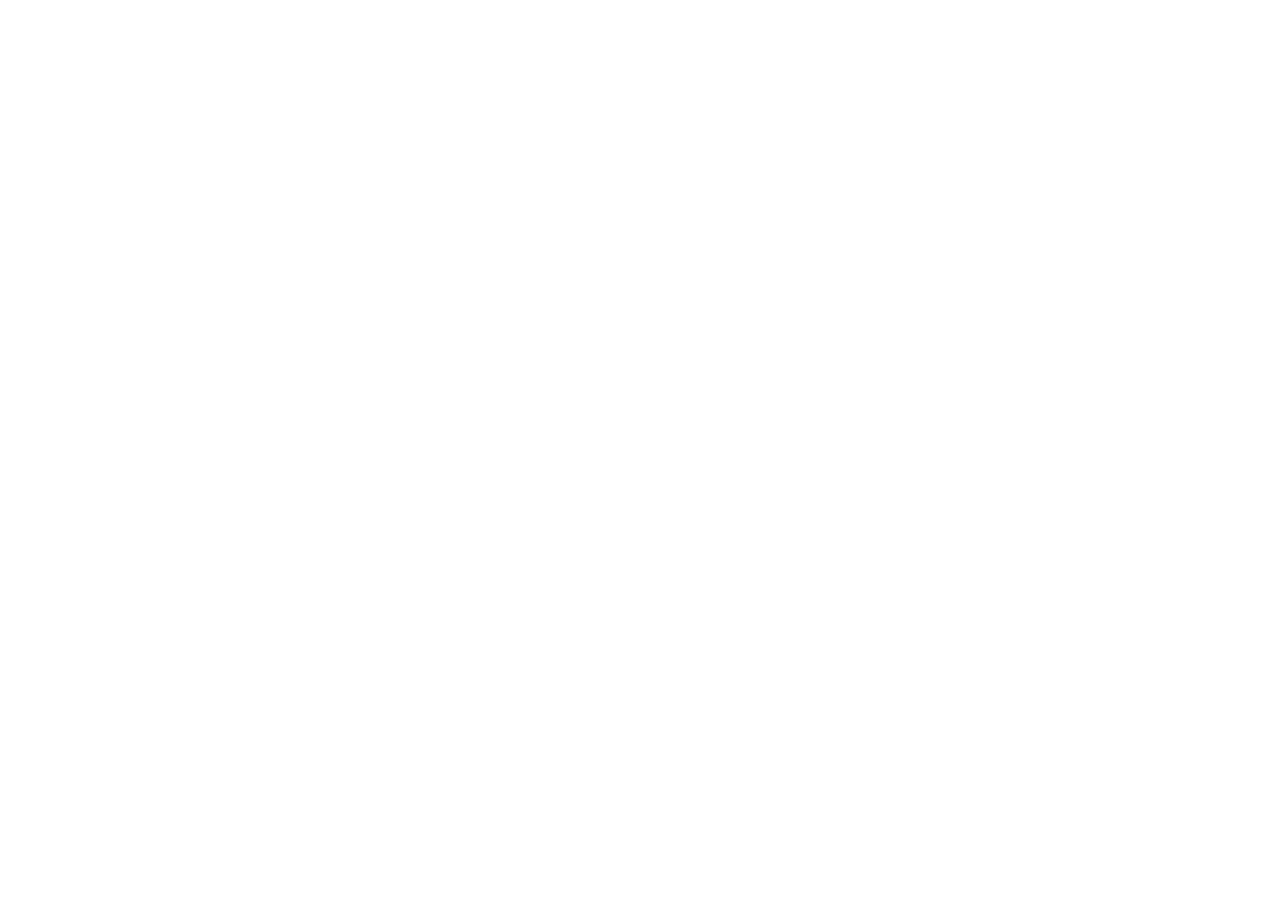
==== index.html @ 7f1ca7a4 "Inicio de la web" ====
<!DOCTYPE html>
<html lang="es">
<head>
  <meta charset="UTF-8">
  <meta http-equiv="X-UA-Compatible" content="IE=edge">
  <meta name="viewport" content="width=device-width, initial-scale=1.0">
  <meta name="desctiption" content="Restaurante en el paseo marítimo de alicante. Disfruta de un lugar precioso con la mejor comida.">
  <title>Nou savoy</title>
  <link rel="stylesheet" href="styles.css">
</head>
<body>
  <script src="index.js"></script>
</body>
</html>
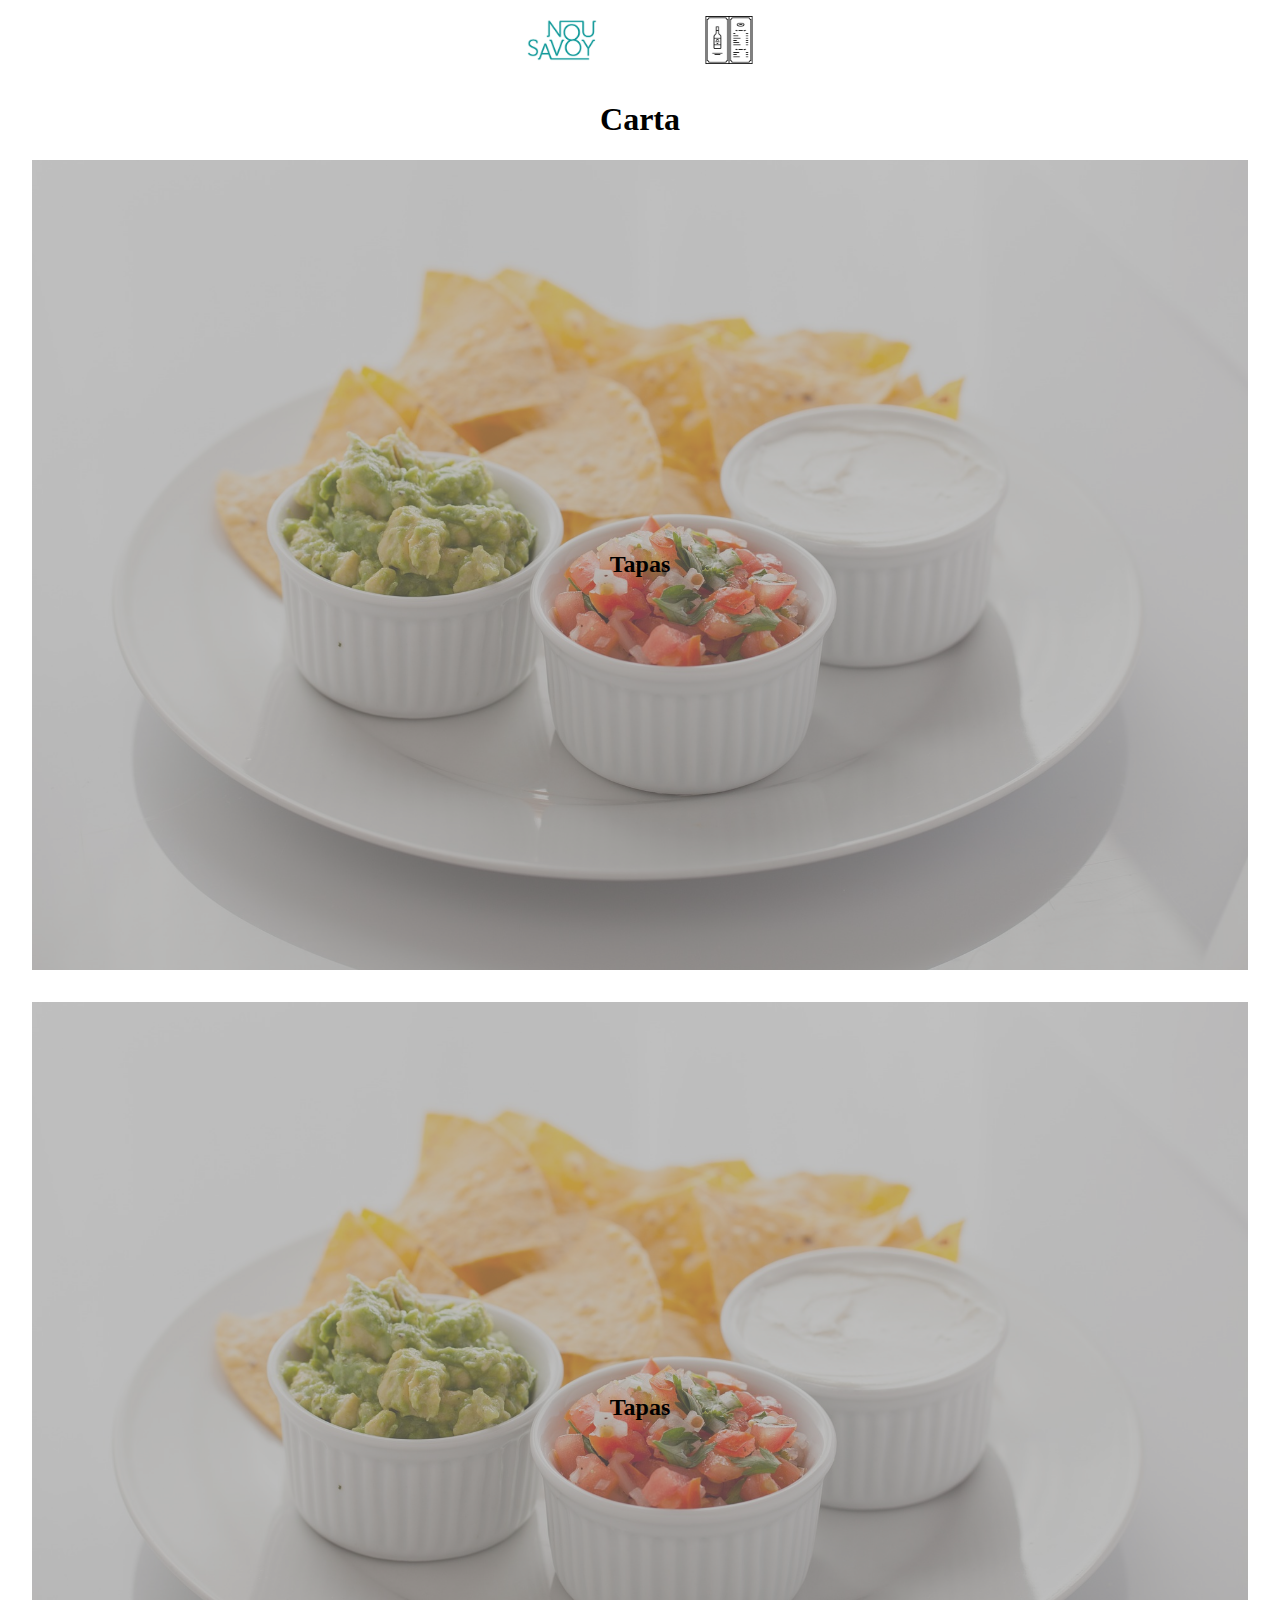
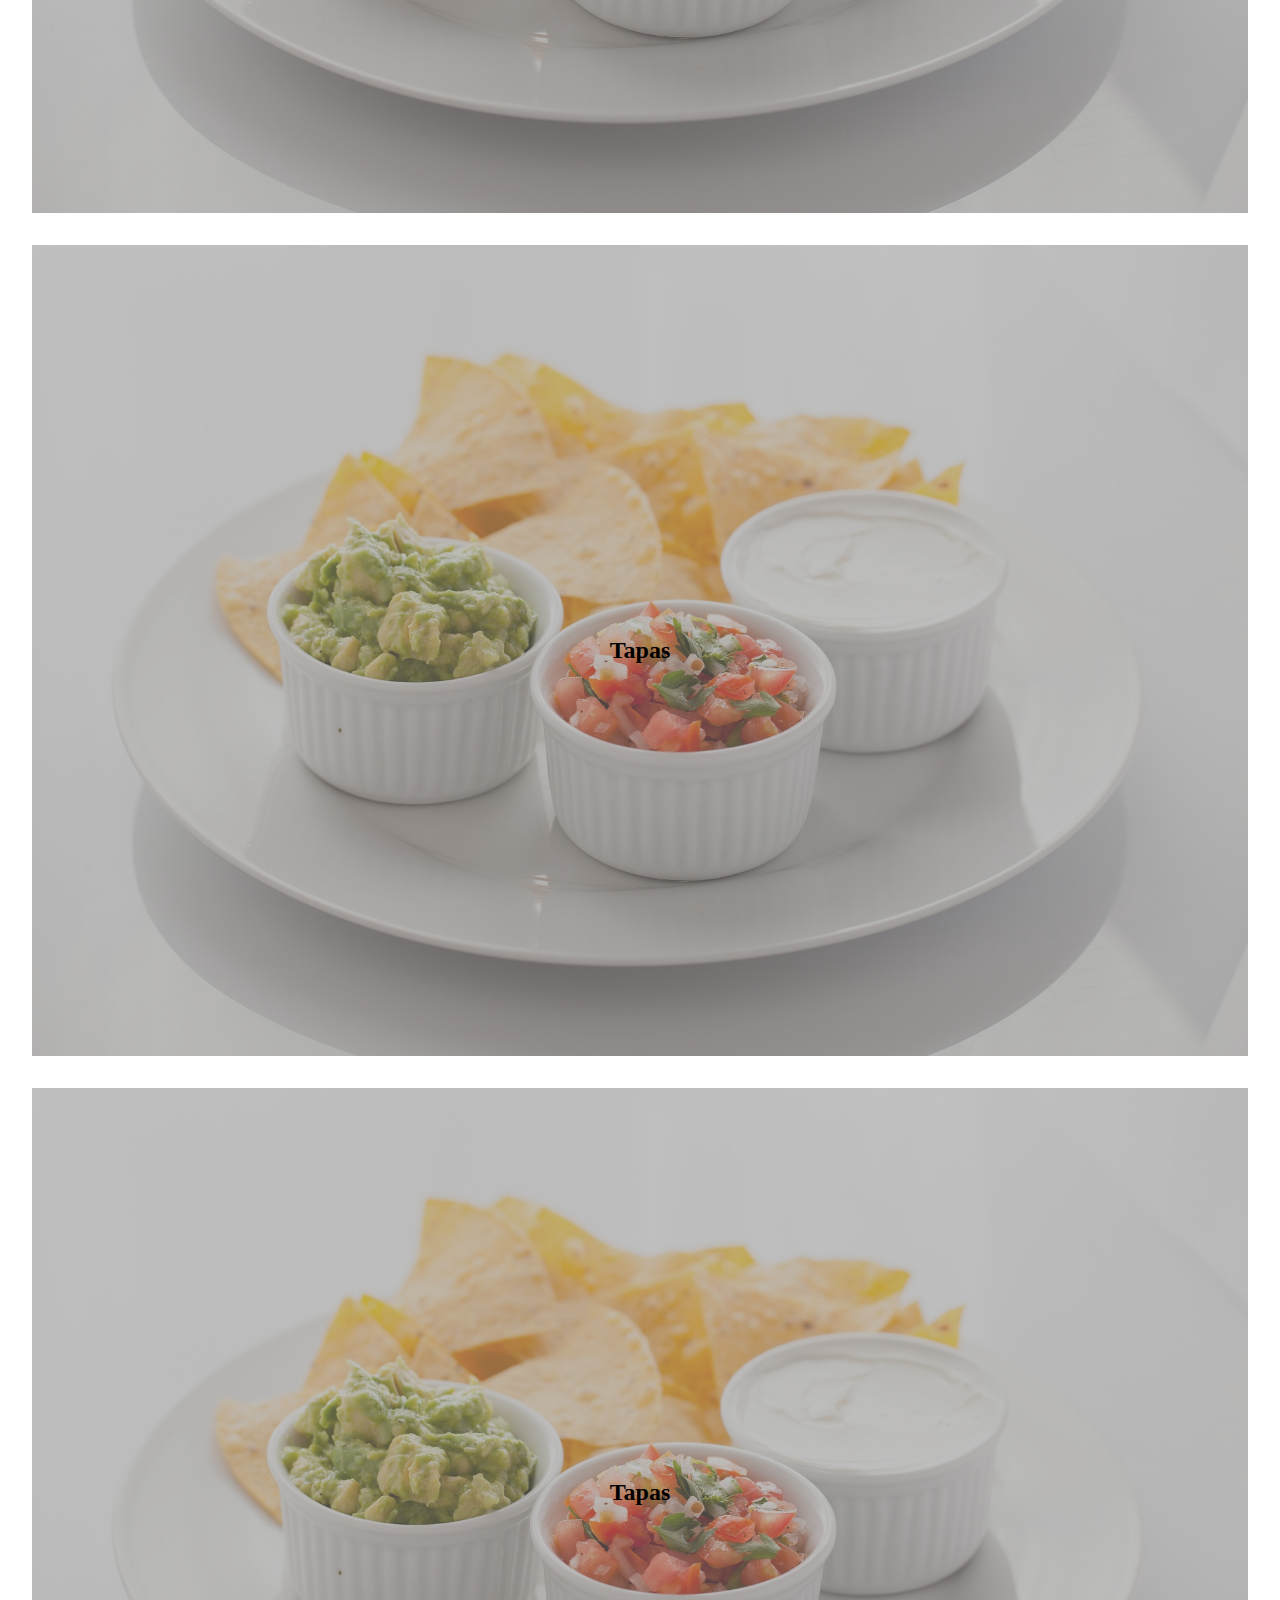
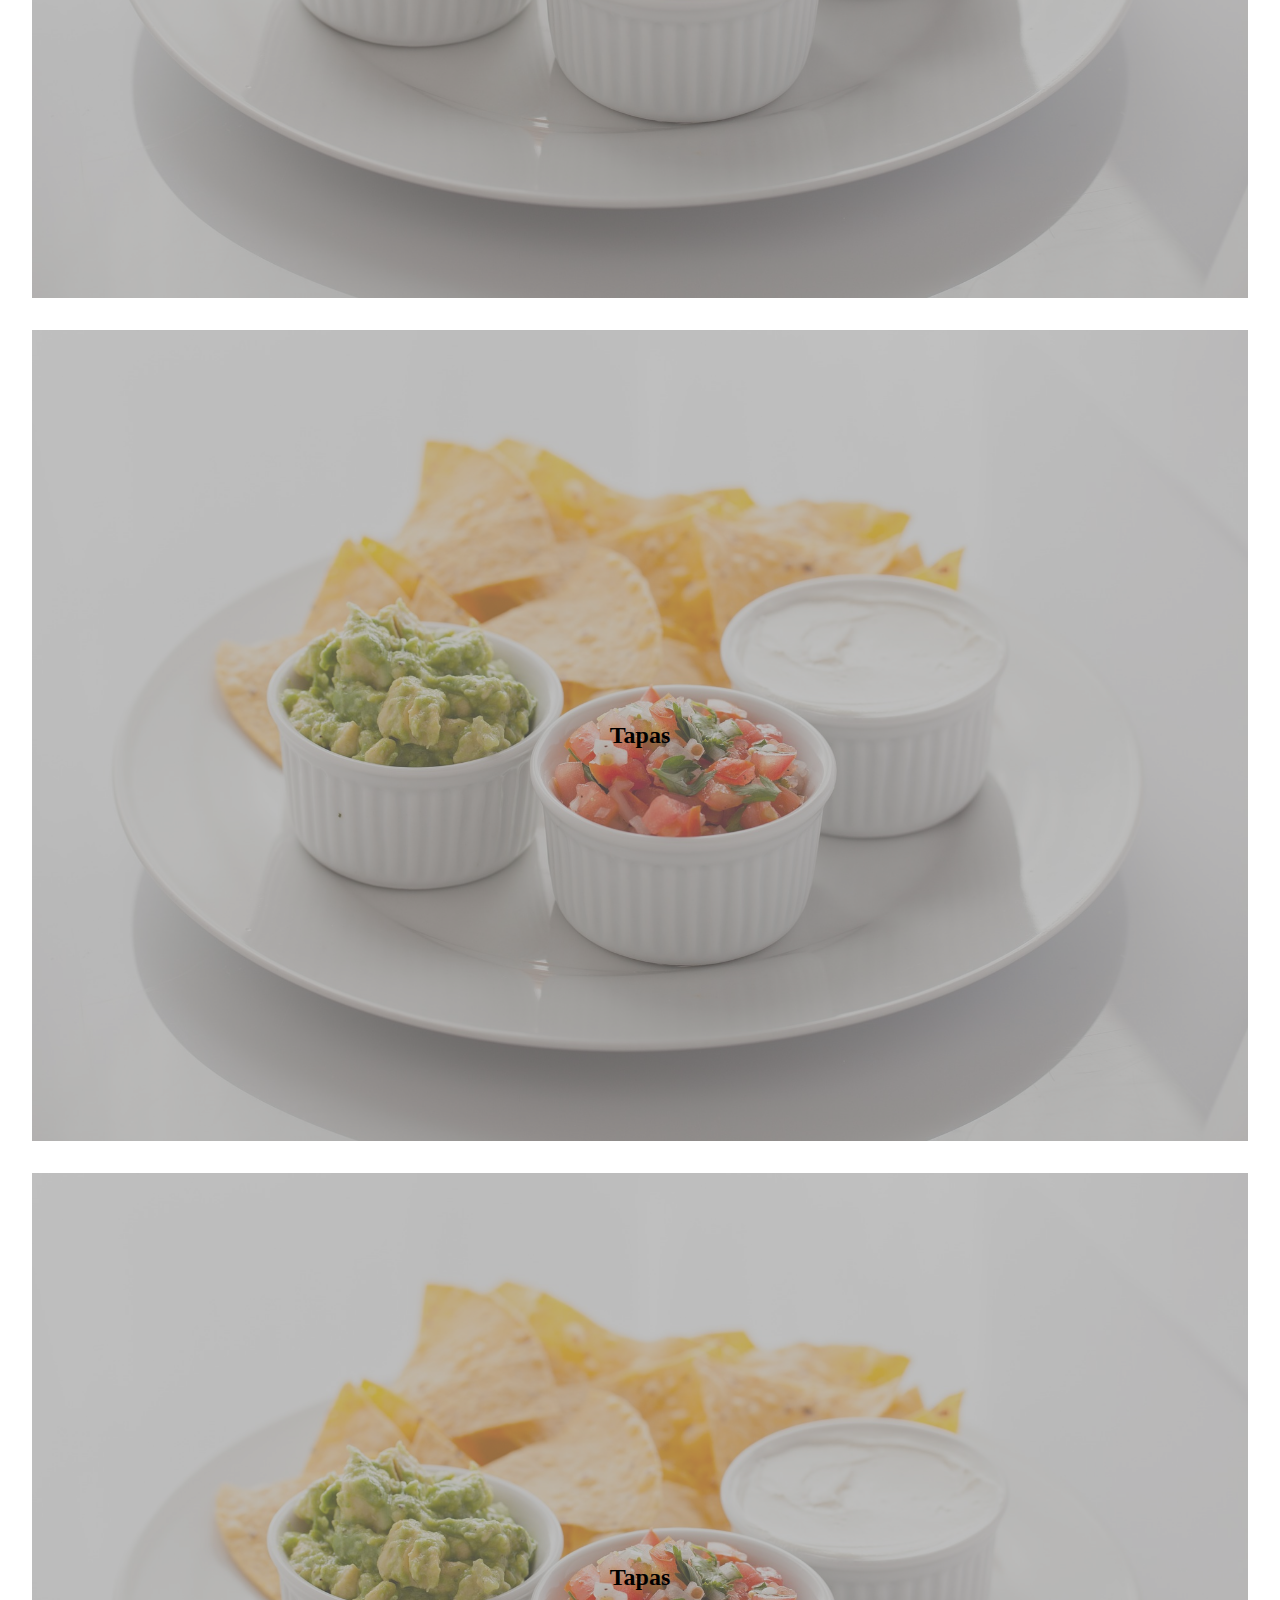
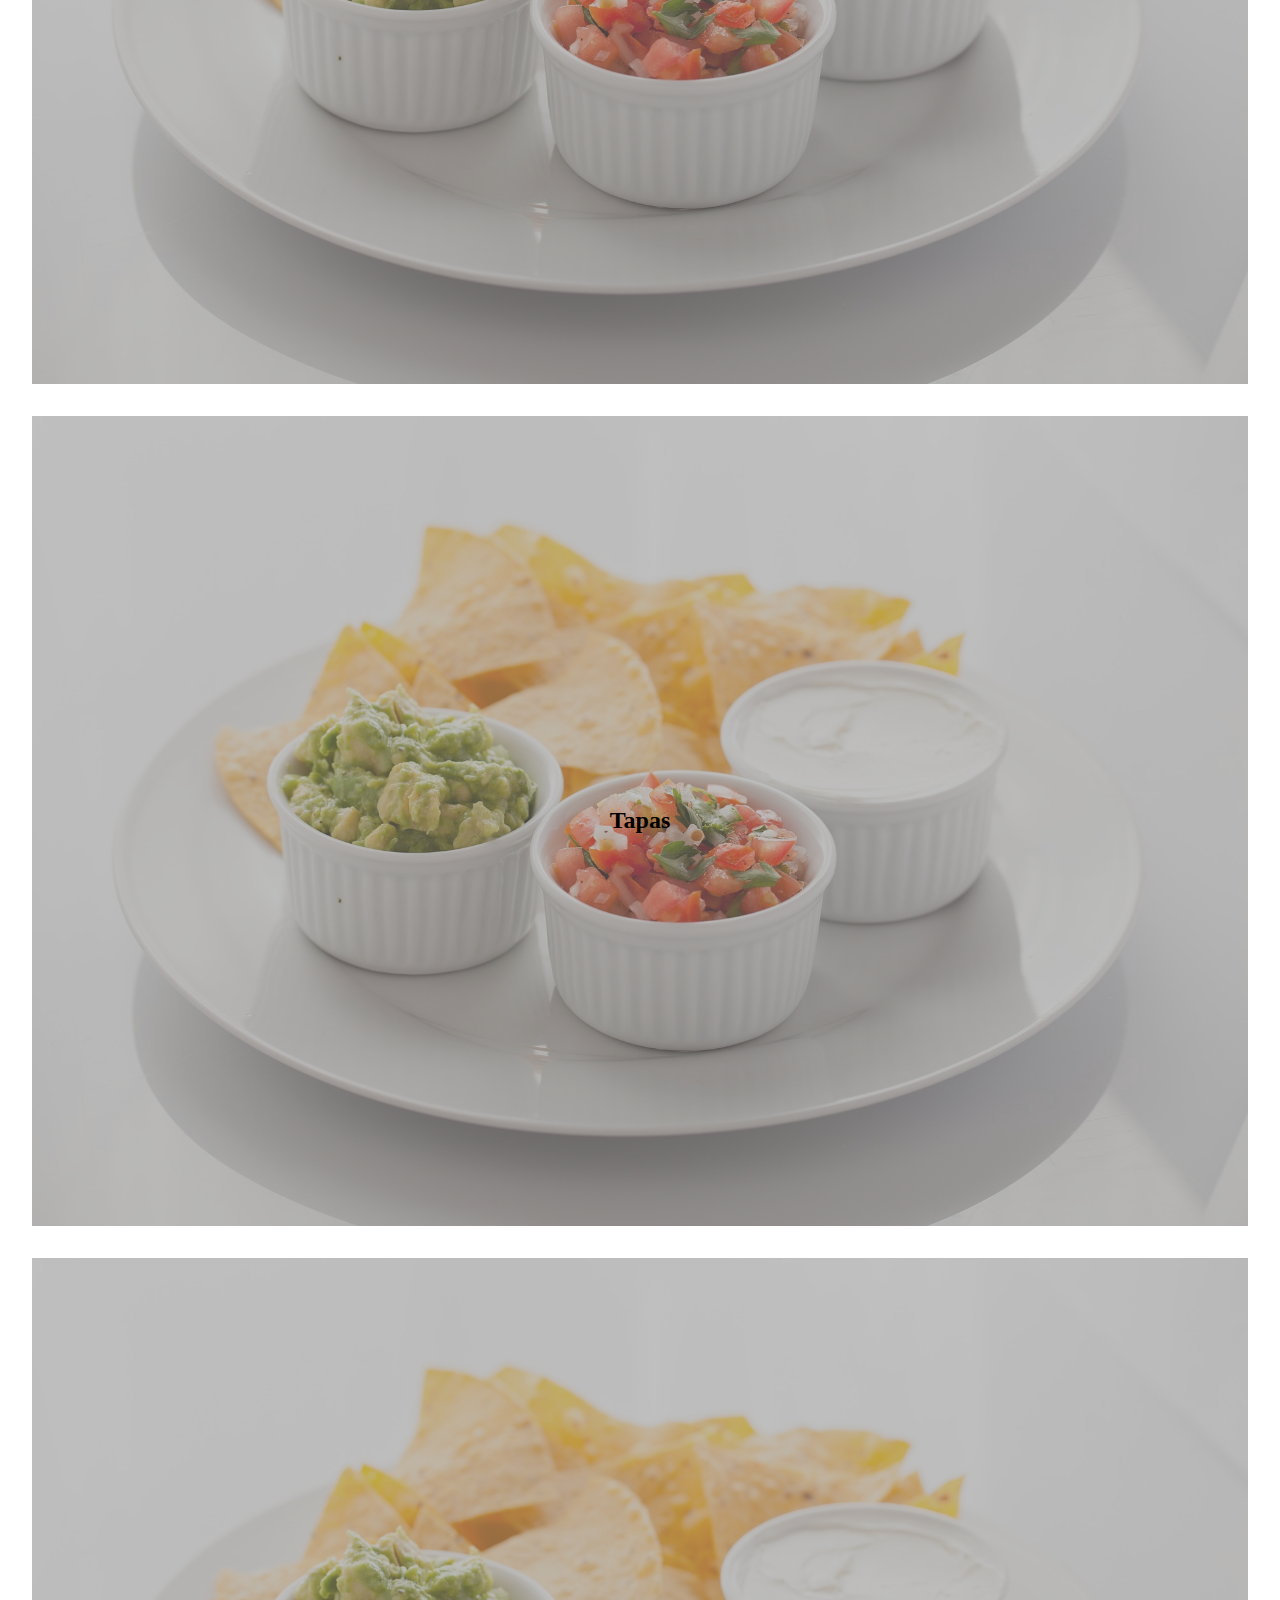
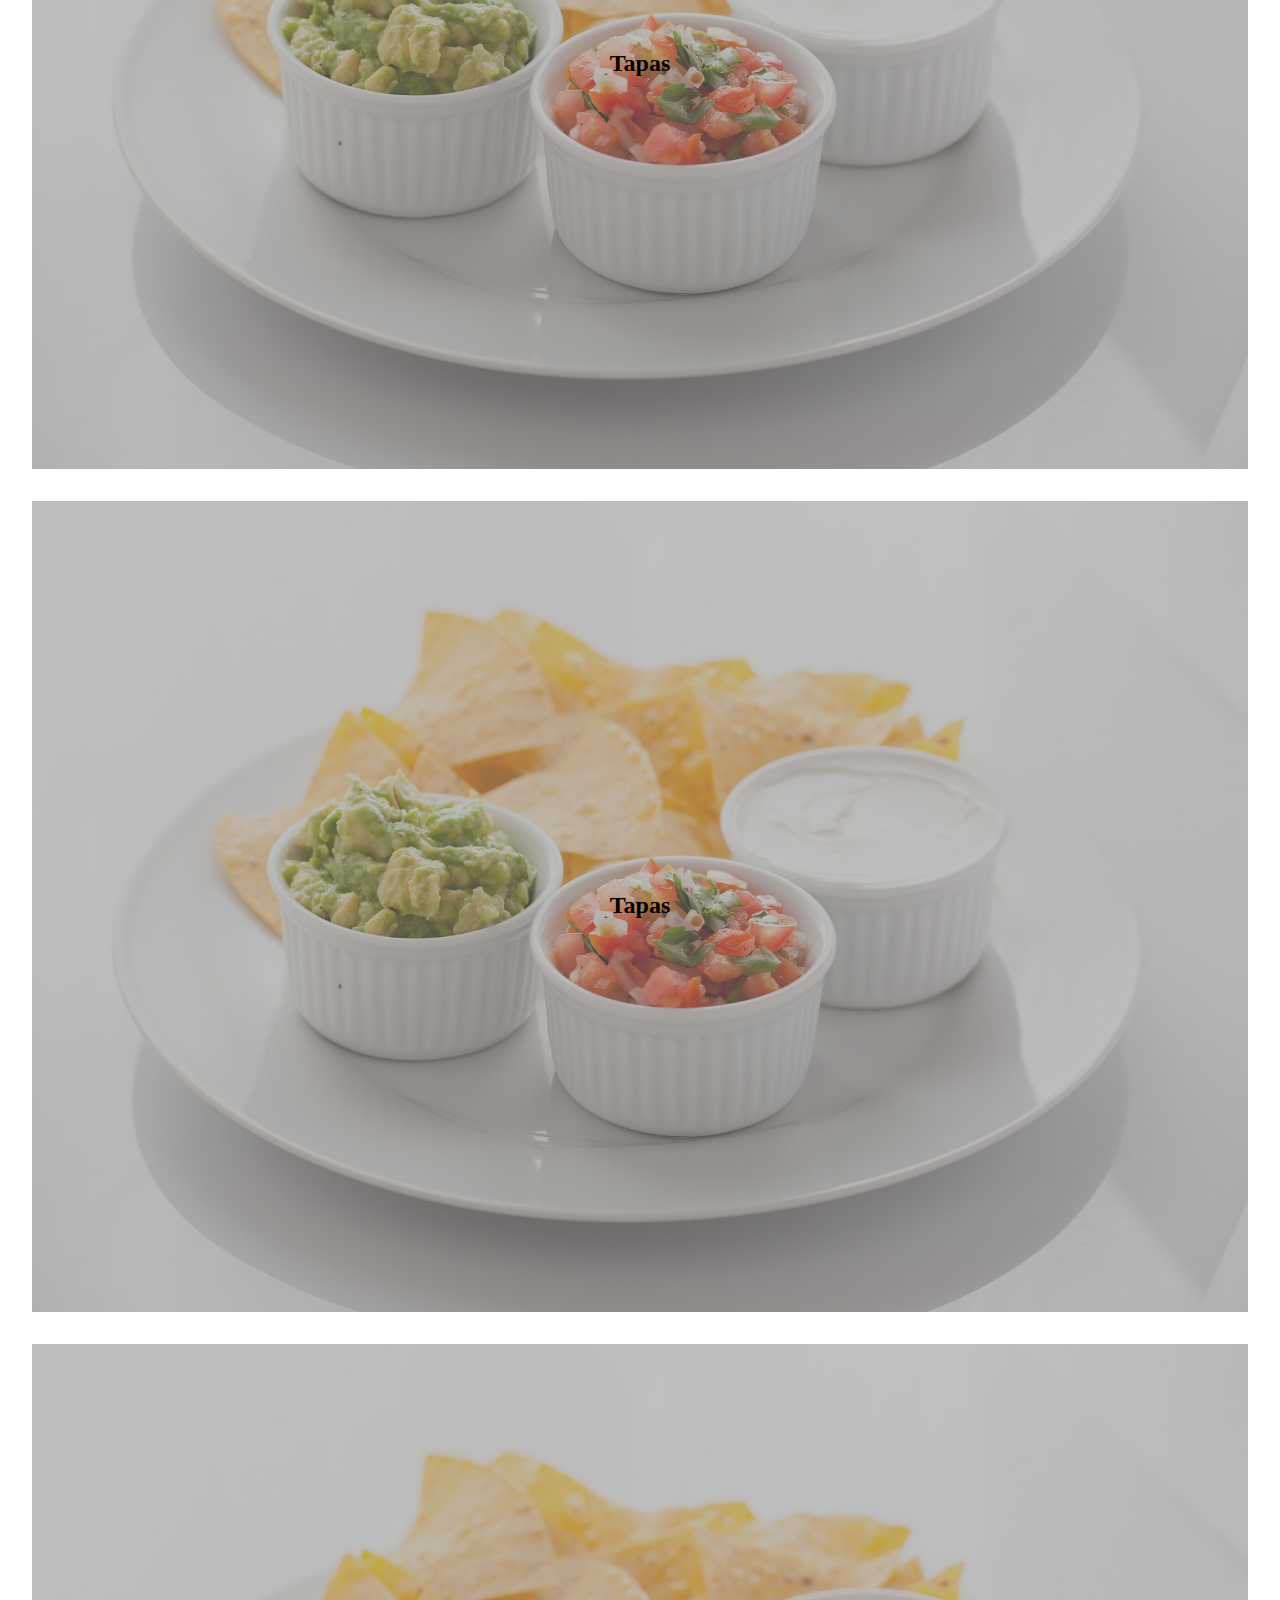
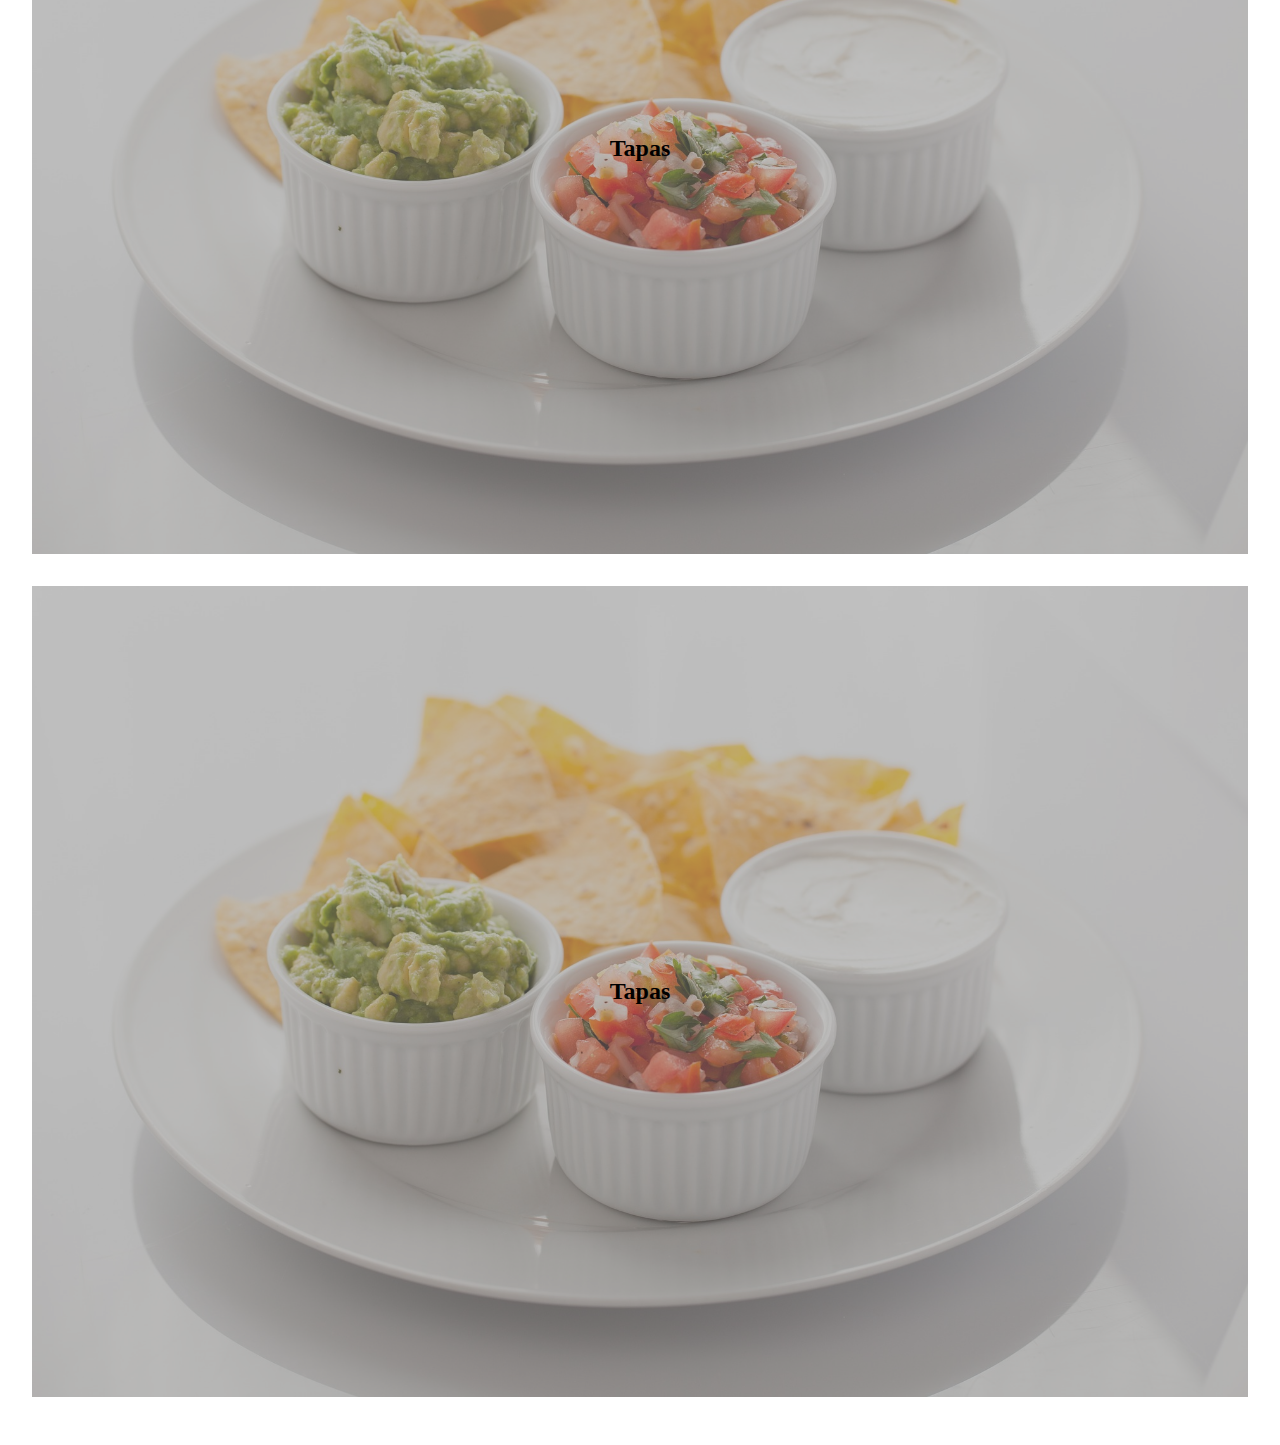
==== commit aa9721df: "Diseño del header y inicio diseño de la carta" ====
--- a/index.html
+++ b/index.html
@@ -6,9 +6,68 @@
   <meta name="viewport" content="width=device-width, initial-scale=1.0">
   <meta name="desctiption" content="Restaurante en el paseo marítimo de alicante. Disfruta de un lugar precioso con la mejor comida.">
   <title>Nou savoy</title>
+  <link rel="stylesheet" href="normalize.css">
   <link rel="stylesheet" href="styles.css">
 </head>
 <body>
+  <header class="header">
+    <a href="#" class="logo-link"><img class="logo-img" src="./assets/logo-recortado.png" alt="Nou Savoy"></a>
+    <img src="./assets/carta.png" alt="Carta de Restaurante" class="letter">
+    <nav class="nav--deactive">
+      <ul class="nav-menu">
+        <li class="menu__item"><a href="#" class="menu__link">Carta</a></li>
+      </ul>
+    </nav>
+  </header>
+  <main class="main">
+    <section class="section-letter">
+      <h1 class="title">Carta</h1>
+      <article class="article-category">
+        <h2 class="subtitle">Tapas</h2>
+        <img src="./assets/foto-ejemplo.jpg" alt="" class="img-category">
+      </article>
+      <article class="article-category">
+        <h2 class="subtitle">Tapas</h2>
+        <img src="./assets/foto-ejemplo.jpg" alt="" class="img-category">
+      </article>
+      <article class="article-category">
+        <h2 class="subtitle">Tapas</h2>
+        <img src="./assets/foto-ejemplo.jpg" alt="" class="img-category">
+      </article>
+      <article class="article-category">
+        <h2 class="subtitle">Tapas</h2>
+        <img src="./assets/foto-ejemplo.jpg" alt="" class="img-category">
+      </article>
+      <article class="article-category">
+        <h2 class="subtitle">Tapas</h2>
+        <img src="./assets/foto-ejemplo.jpg" alt="" class="img-category">
+      </article>
+      <article class="article-category">
+        <h2 class="subtitle">Tapas</h2>
+        <img src="./assets/foto-ejemplo.jpg" alt="" class="img-category">
+      </article>
+      <article class="article-category">
+        <h2 class="subtitle">Tapas</h2>
+        <img src="./assets/foto-ejemplo.jpg" alt="" class="img-category">
+      </article>
+      <article class="article-category">
+        <h2 class="subtitle">Tapas</h2>
+        <img src="./assets/foto-ejemplo.jpg" alt="" class="img-category">
+      </article>
+      <article class="article-category">
+        <h2 class="subtitle">Tapas</h2>
+        <img src="./assets/foto-ejemplo.jpg" alt="" class="img-category">
+      </article>
+      <article class="article-category">
+        <h2 class="subtitle">Tapas</h2>
+        <img src="./assets/foto-ejemplo.jpg" alt="" class="img-category">
+      </article>
+      <article class="article-category">
+        <h2 class="subtitle">Tapas</h2>
+        <img src="./assets/foto-ejemplo.jpg" alt="" class="img-category">
+      </article>
+    </section>
+  </main>
   <script src="index.js"></script>
 </body>
 </html>--- a/styles.css
+++ b/styles.css
@@ -0,0 +1,63 @@
+/* Header */
+.header{
+  display: flex;
+  justify-content: center;
+  align-items: center;
+  /* background-color: rebeccapurple; */
+  padding: 1rem;
+  box-sizing: border-box;
+}
+/* .logo-link{
+  display: flex;
+  justify-content: center;
+  align-items: center;
+} */
+.logo-img{
+  display: block;
+  width: 40%;
+  margin: 0;
+}
+.letter{
+  width: 3rem;
+}
+.nav--deactive{
+  position: absolute;
+  opacity: 0;
+  z-index: -1000;
+}
+/* Main */
+.main{
+  padding: 0 2rem 1rem 2rem;
+}
+.title{
+  text-align: center;
+}
+.article-category{
+  width: 100%;
+  position: relative;
+  margin-bottom: 2rem;
+}
+.article-category::after{
+  content: "";
+  width: 100%;
+  height: 100%;
+  background-color: rgb(129, 129, 129, 0.5);
+  position: absolute;
+  top: 0;
+}
+.img-category{
+  display: block;
+  width: 100%;
+  object-fit: contain;
+}
+.subtitle{
+  width: fit-content;
+  height: fit-content;
+  position: absolute;
+  top: 0;
+  left: 0;
+  right: 0;
+  bottom: 0;
+  margin: auto;
+  z-index: 1000;
+}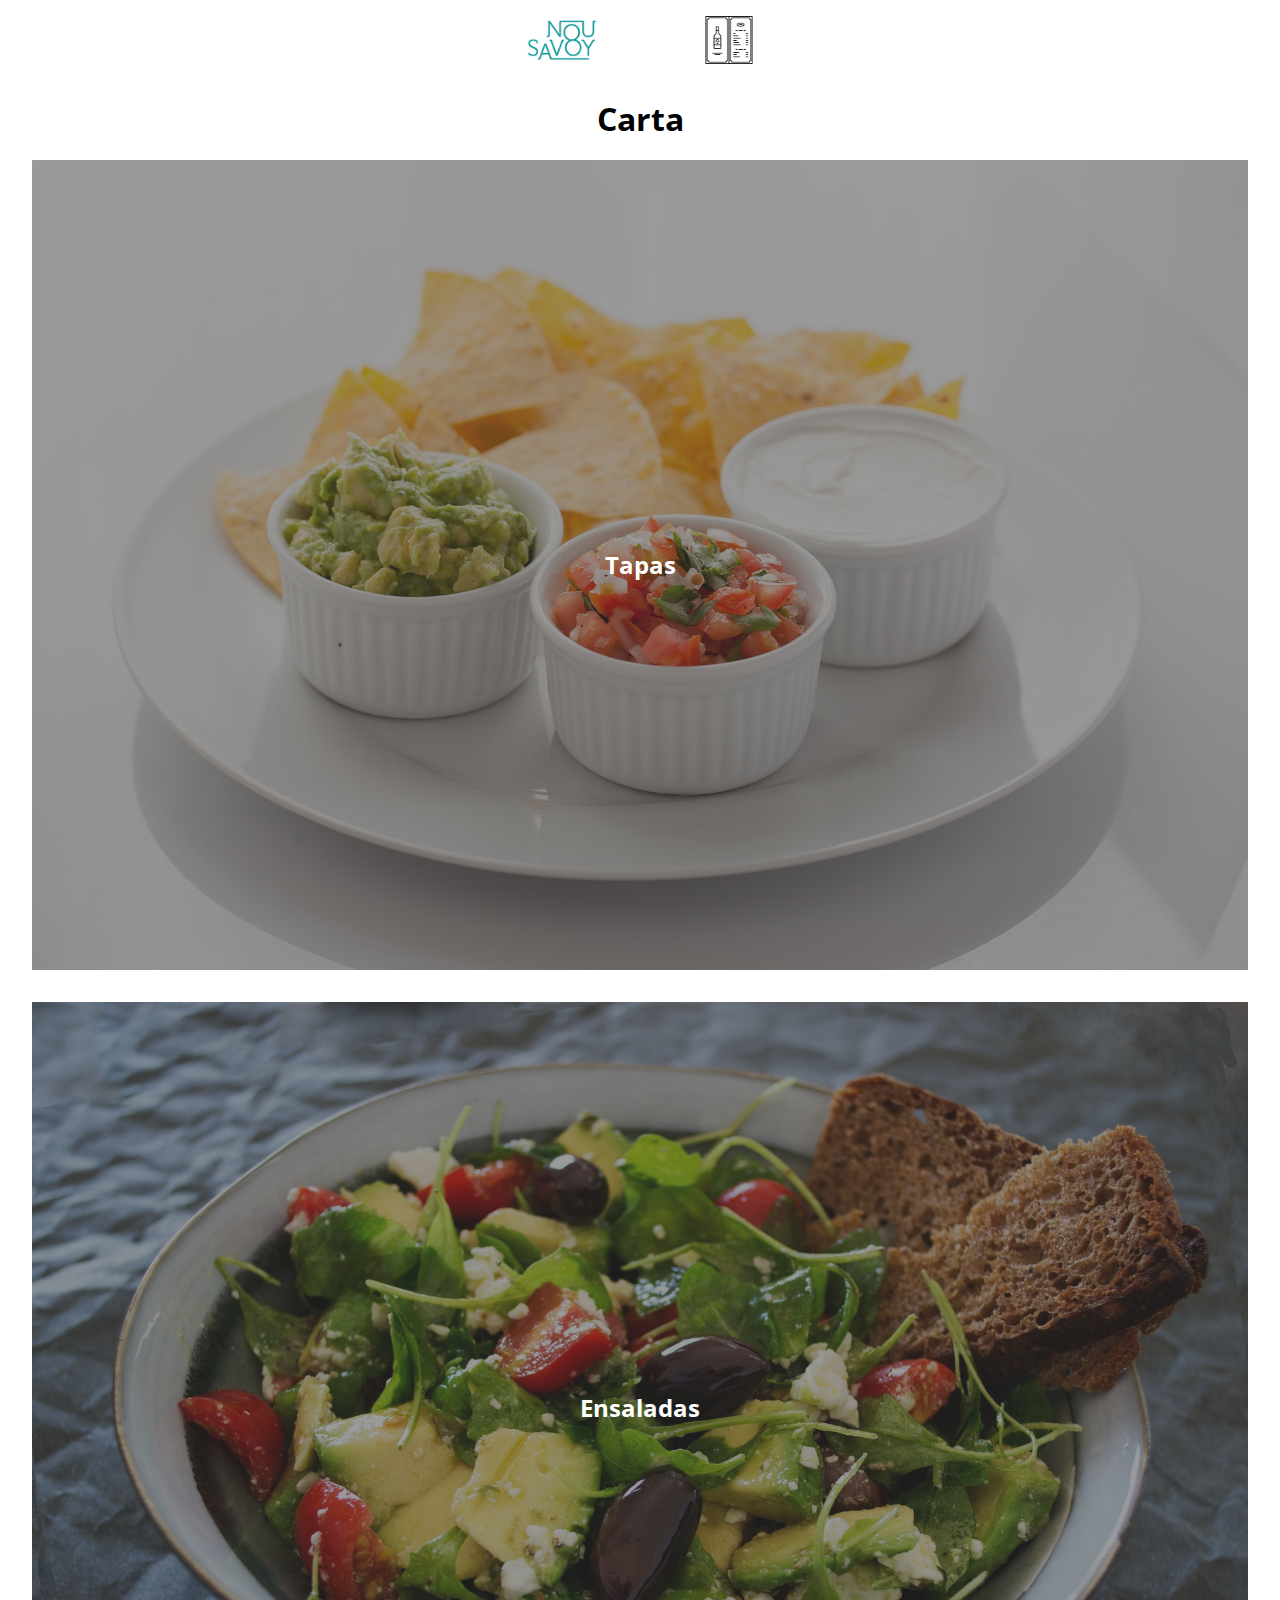
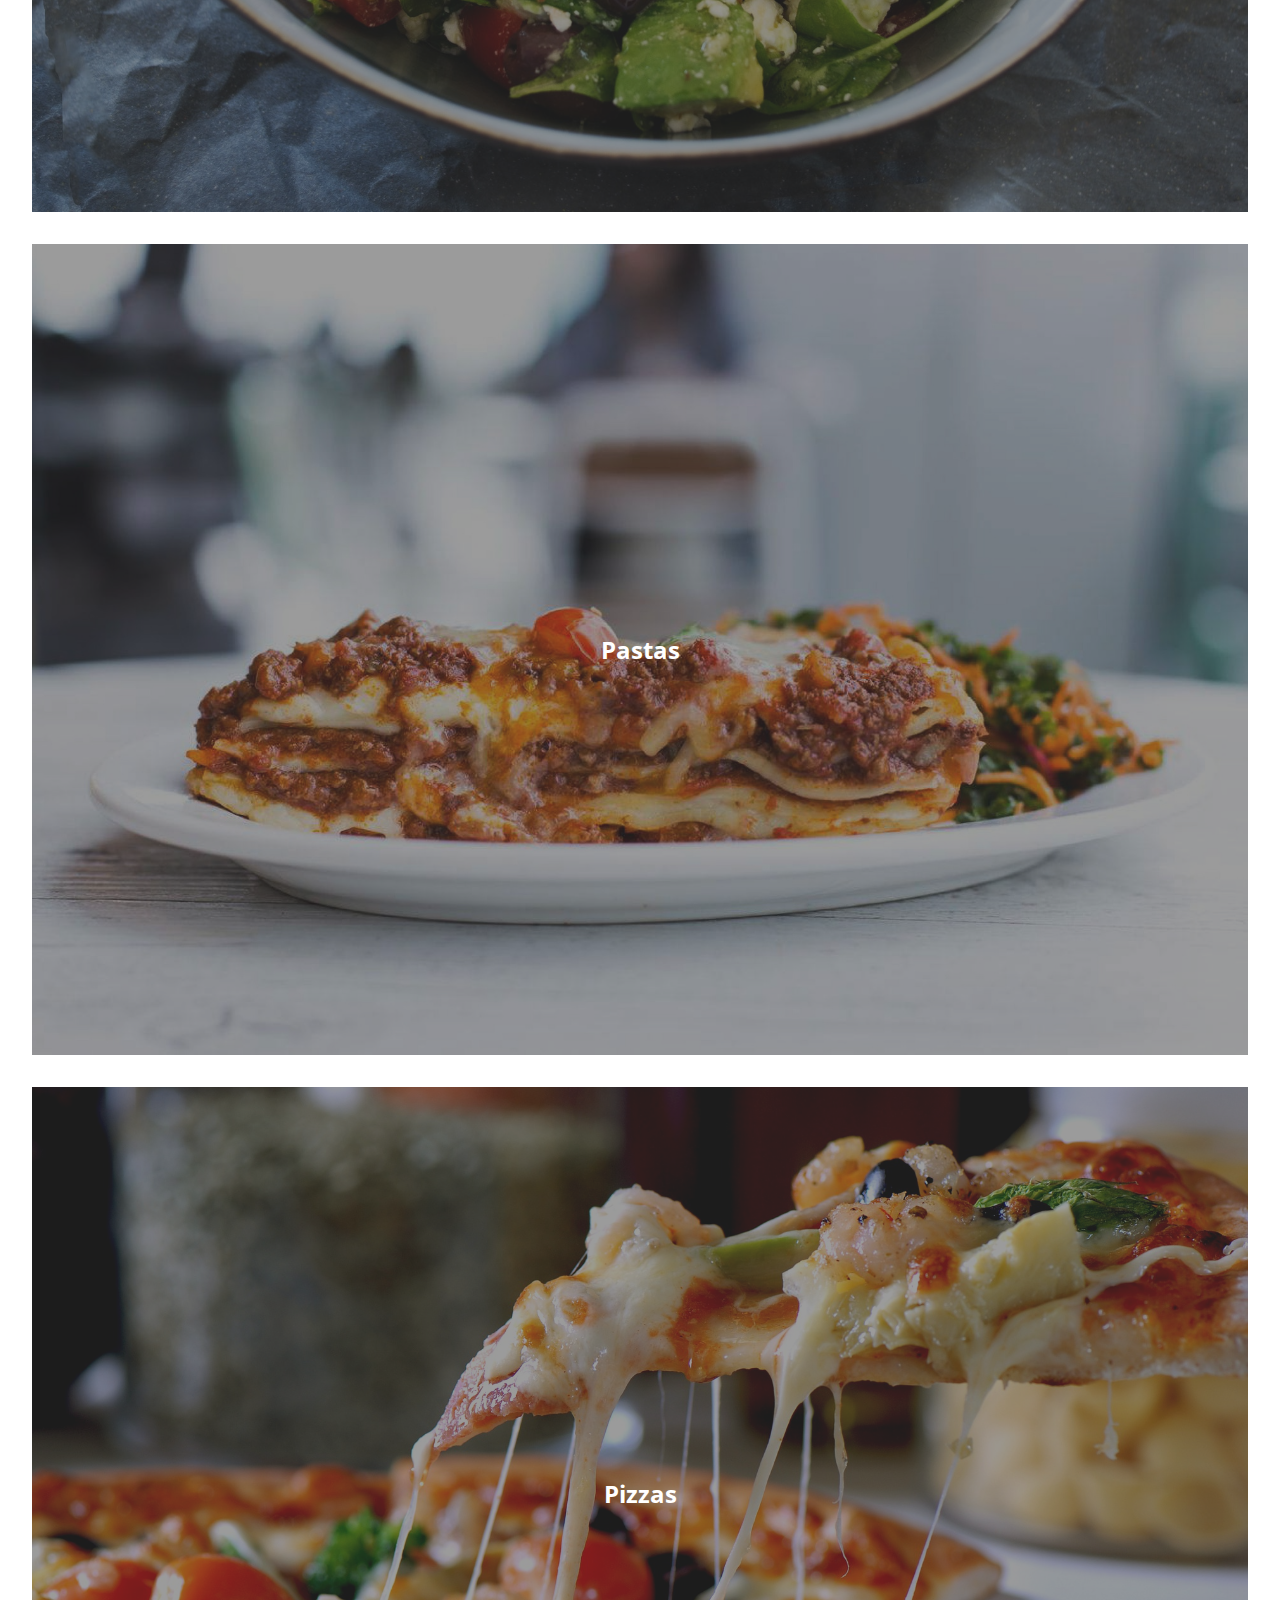
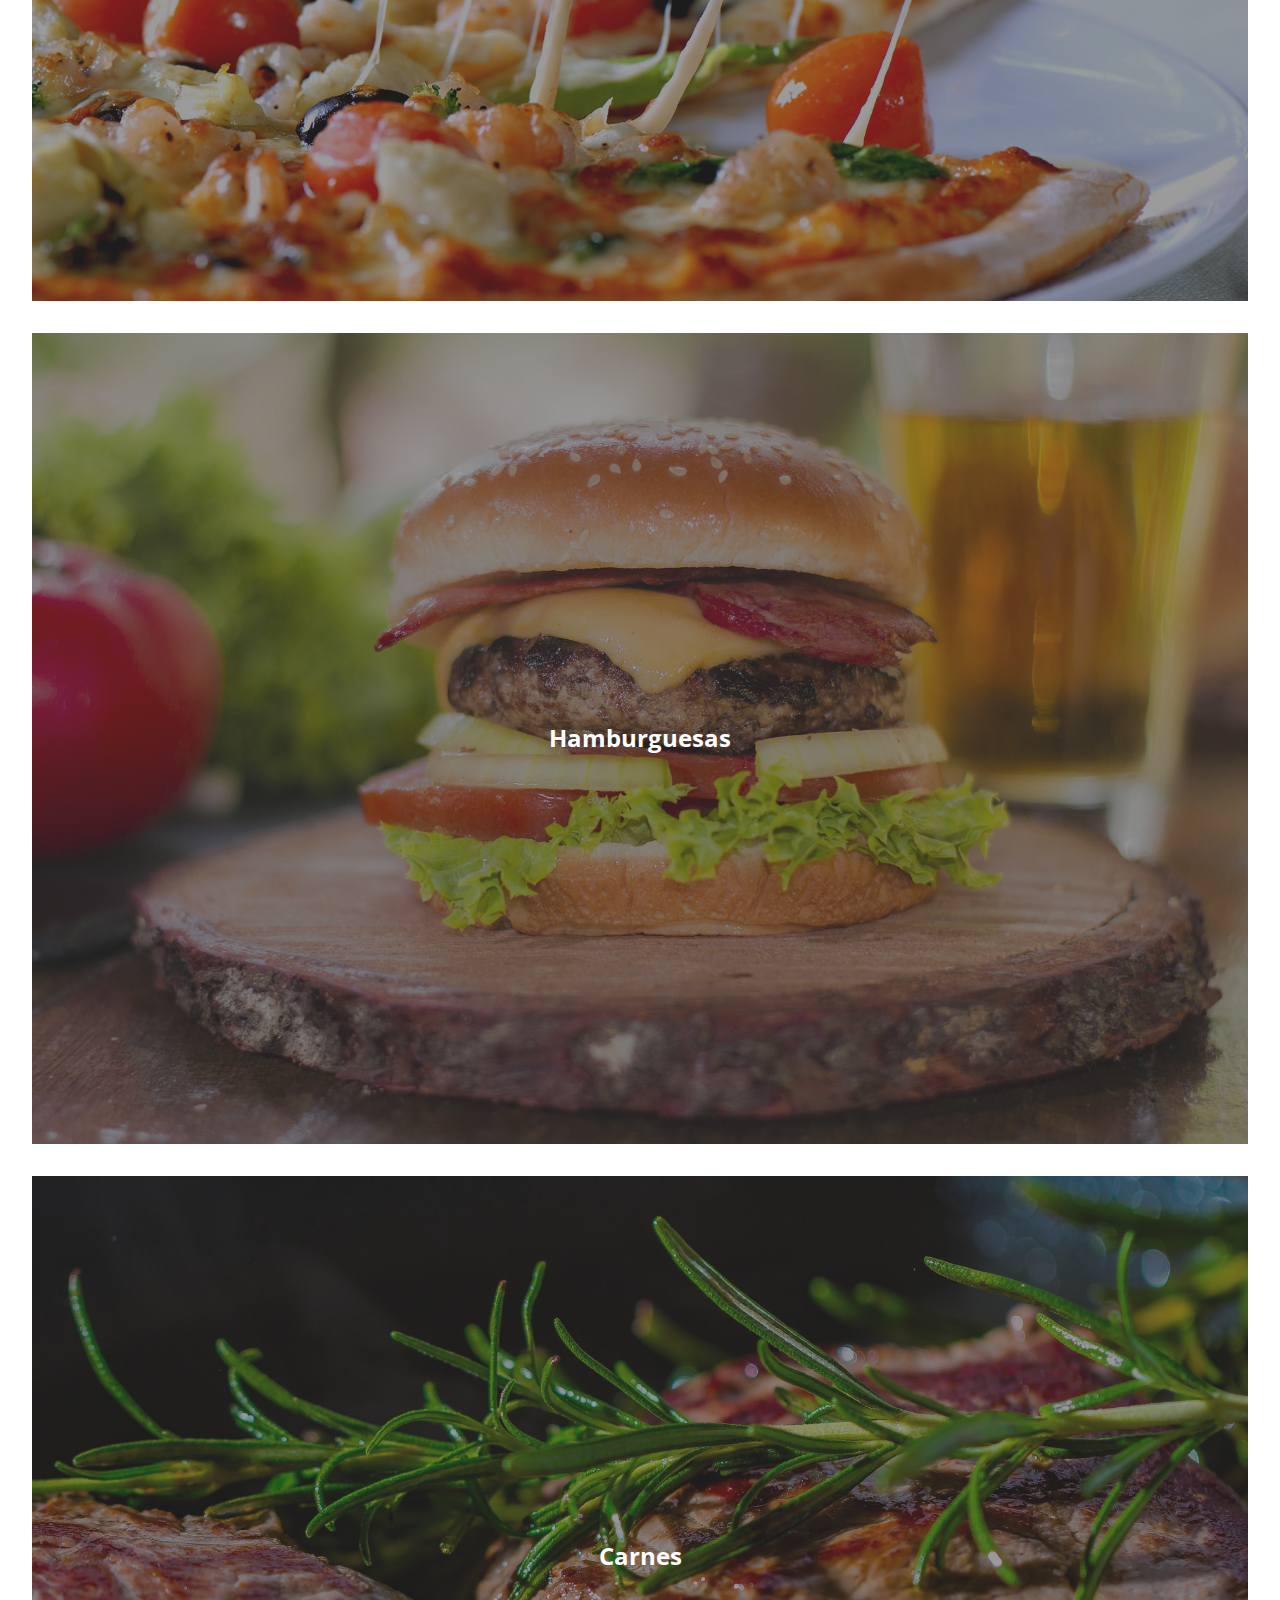
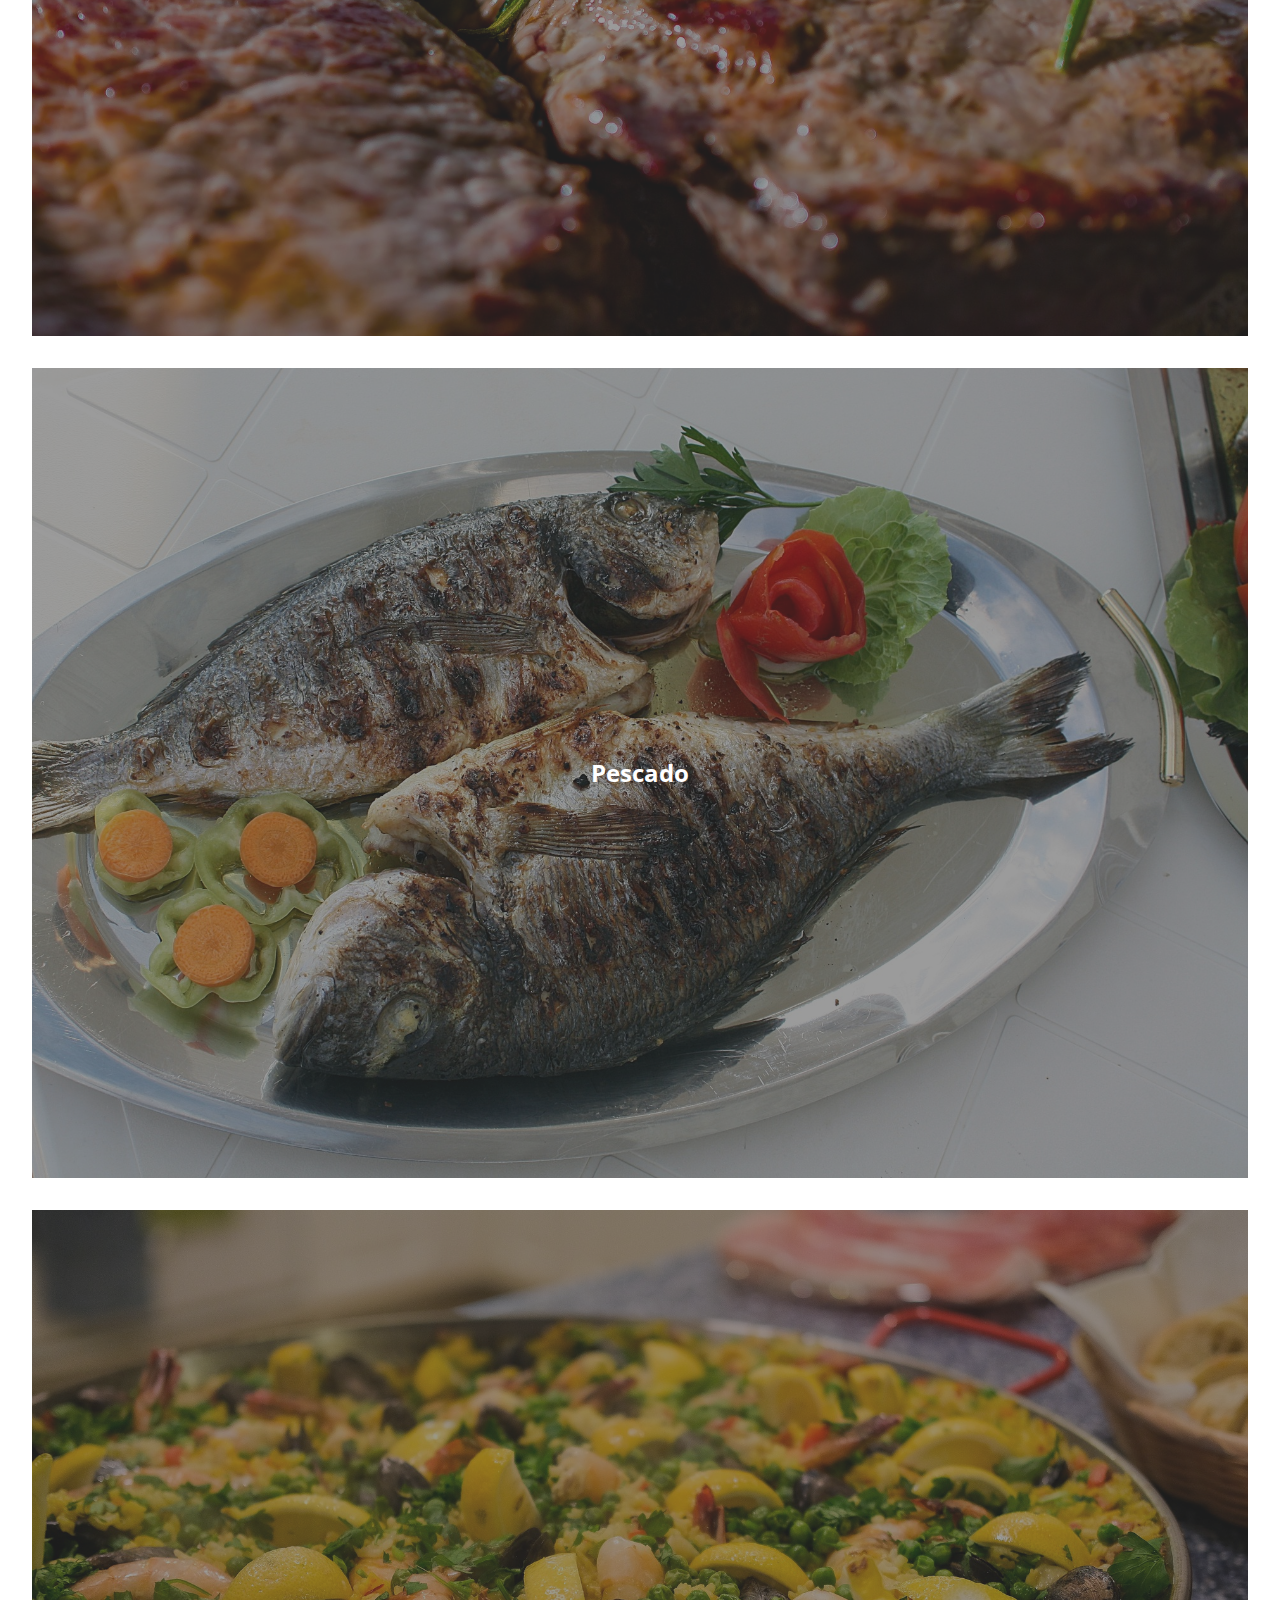
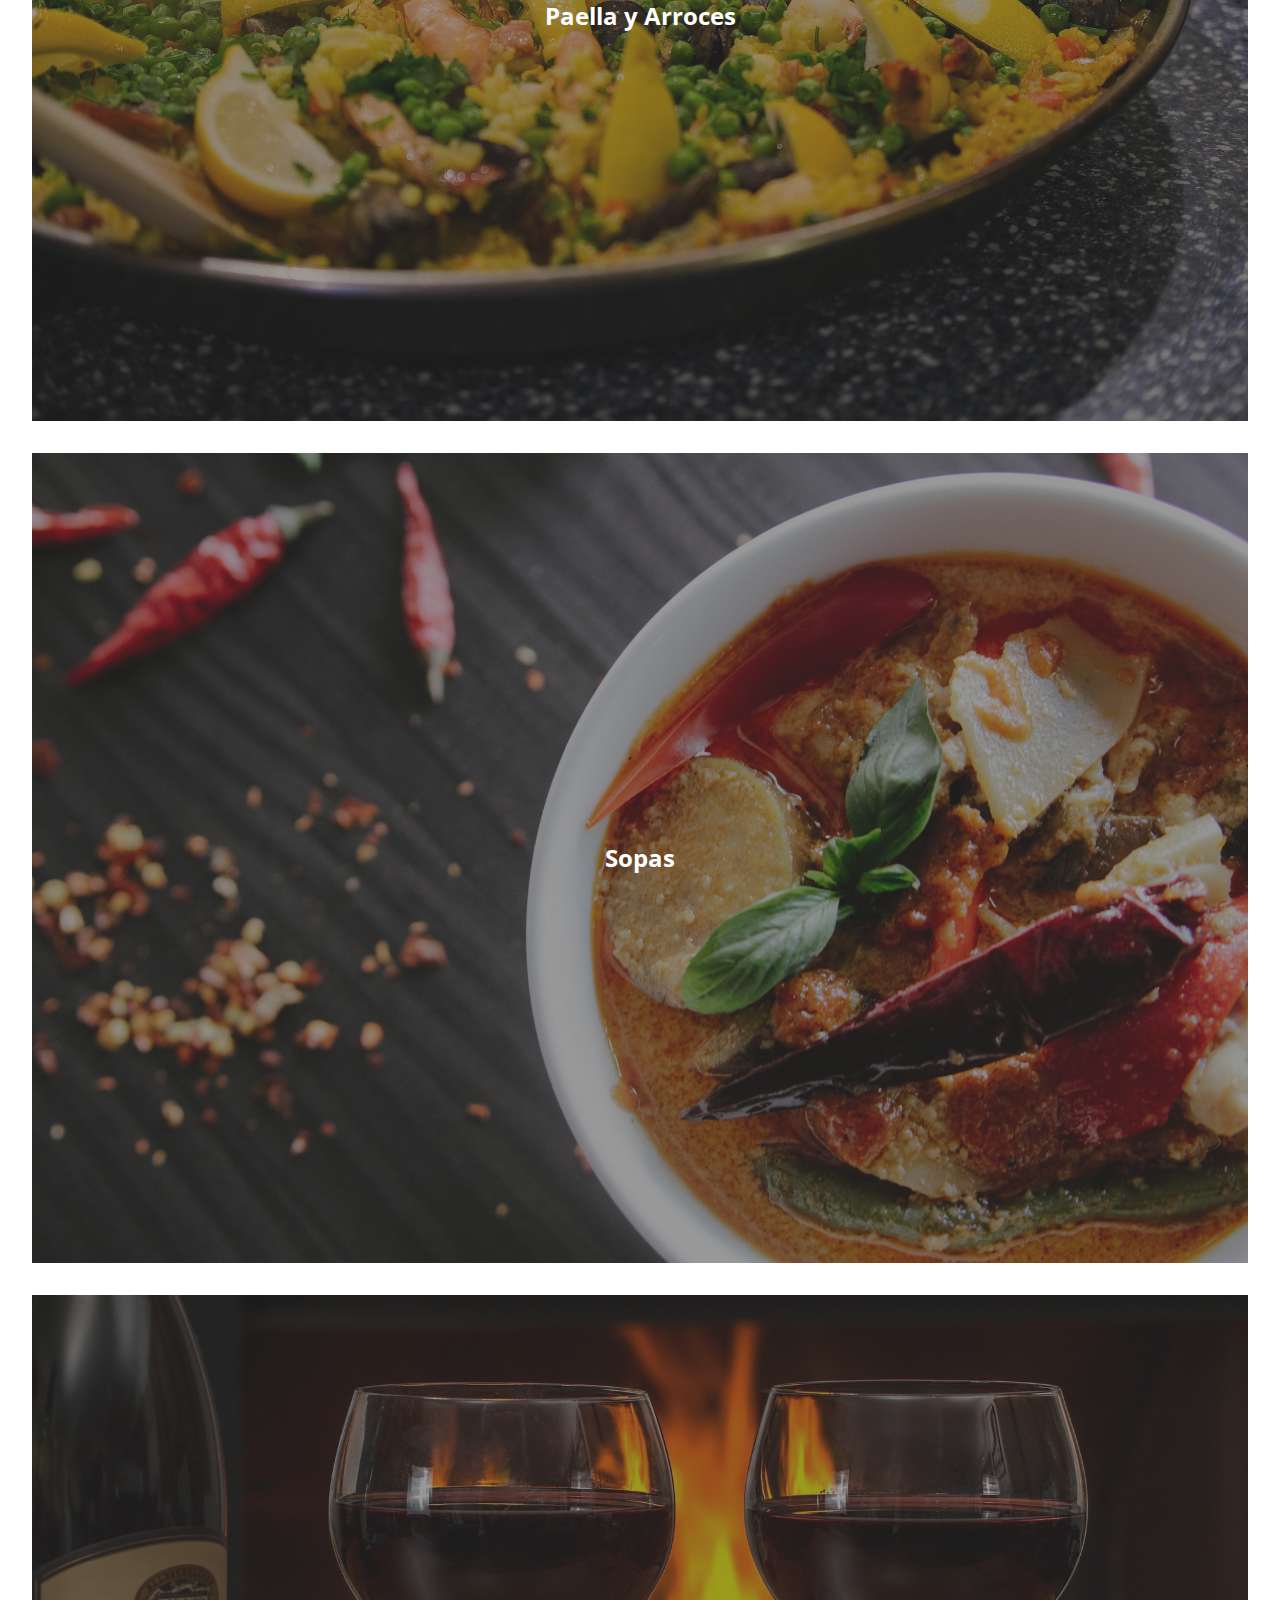
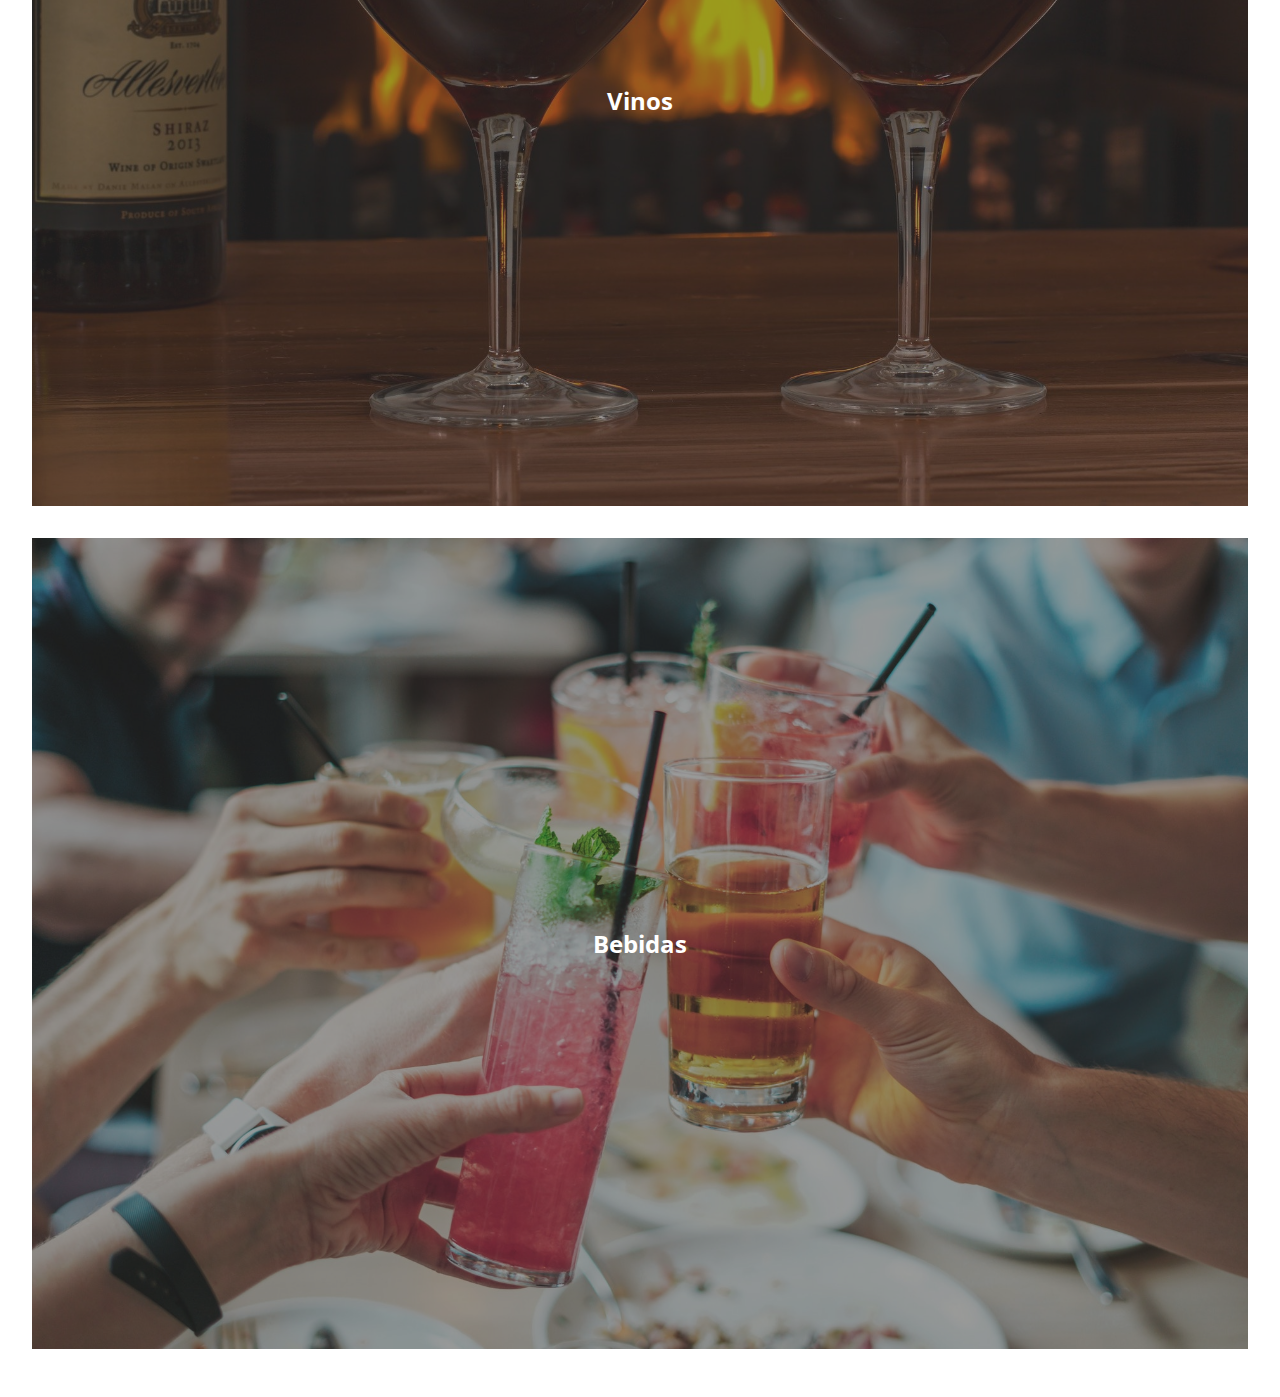
==== commit 98fecdbe: "Añadido imagenes a las categorías" ====
--- a/index.html
+++ b/index.html
@@ -6,6 +6,10 @@
   <meta name="viewport" content="width=device-width, initial-scale=1.0">
   <meta name="desctiption" content="Restaurante en el paseo marítimo de alicante. Disfruta de un lugar precioso con la mejor comida.">
   <title>Nou savoy</title>
+  <!-- Open sans -->
+  <link href="https://fonts.googleapis.com/css2?family=Open+Sans:wght@300;400;600;700&display=swap" rel="stylesheet">
+
+
   <link rel="stylesheet" href="normalize.css">
   <link rel="stylesheet" href="styles.css">
 </head>
@@ -22,50 +26,72 @@
   <main class="main">
     <section class="section-letter">
       <h1 class="title">Carta</h1>
-      <article class="article-category">
-        <h2 class="subtitle">Tapas</h2>
-        <img src="./assets/foto-ejemplo.jpg" alt="" class="img-category">
-      </article>
-      <article class="article-category">
-        <h2 class="subtitle">Tapas</h2>
-        <img src="./assets/foto-ejemplo.jpg" alt="" class="img-category">
-      </article>
-      <article class="article-category">
-        <h2 class="subtitle">Tapas</h2>
-        <img src="./assets/foto-ejemplo.jpg" alt="" class="img-category">
-      </article>
-      <article class="article-category">
-        <h2 class="subtitle">Tapas</h2>
-        <img src="./assets/foto-ejemplo.jpg" alt="" class="img-category">
-      </article>
-      <article class="article-category">
-        <h2 class="subtitle">Tapas</h2>
-        <img src="./assets/foto-ejemplo.jpg" alt="" class="img-category">
-      </article>
-      <article class="article-category">
-        <h2 class="subtitle">Tapas</h2>
-        <img src="./assets/foto-ejemplo.jpg" alt="" class="img-category">
-      </article>
-      <article class="article-category">
-        <h2 class="subtitle">Tapas</h2>
-        <img src="./assets/foto-ejemplo.jpg" alt="" class="img-category">
-      </article>
-      <article class="article-category">
-        <h2 class="subtitle">Tapas</h2>
-        <img src="./assets/foto-ejemplo.jpg" alt="" class="img-category">
-      </article>
-      <article class="article-category">
-        <h2 class="subtitle">Tapas</h2>
-        <img src="./assets/foto-ejemplo.jpg" alt="" class="img-category">
-      </article>
-      <article class="article-category">
-        <h2 class="subtitle">Tapas</h2>
-        <img src="./assets/foto-ejemplo.jpg" alt="" class="img-category">
-      </article>
-      <article class="article-category">
-        <h2 class="subtitle">Tapas</h2>
-        <img src="./assets/foto-ejemplo.jpg" alt="" class="img-category">
-      </article>
+      <a href="#" class="category__link">
+        <article class="article-category">
+          <img src="./assets/foto-ejemplo.jpg" alt="" class="img-category">
+          <h2 class="subtitle">Tapas</h2>
+        </article>
+      </a>
+      <a href="#" class="category__link">
+        <article class="article-category">
+          <img src="./assets/ensaladas-ejemplo.jpg" alt="" class="img-category">
+          <h2 class="subtitle">Ensaladas</h2>
+        </article>
+      </a>
+      <a href="#" class="category__link">
+        <article class="article-category">
+          <img src="./assets/lasaña-ejemplo.jpg" alt="" class="img-category">
+          <h2 class="subtitle">Pastas</h2>
+        </article>
+      </a>
+      <a href="#" class="category__link">
+        <article class="article-category">
+          <img src="./assets/pizza-ejemplo.jpg" alt="" class="img-category">
+          <h2 class="subtitle">Pizzas</h2>
+        </article>
+      </a>
+      <a href="#" class="category__link">
+        <article class="article-category">
+          <img src="./assets/burger-ejemplo.jpg" alt="" class="img-category">
+          <h2 class="subtitle">Hamburguesas</h2>
+        </article>
+      </a>
+      <a href="#" class="category__link">
+        <article class="article-category">
+          <img src="./assets/carne-ejemplo.jpg" alt="" class="img-category">
+          <h2 class="subtitle">Carnes</h2>
+        </article>
+      </a>
+      <a href="#" class="category__link">
+        <article class="article-category">
+          <img src="./assets/pescado-ejemplo.jpg" alt="" class="img-category">
+          <h2 class="subtitle">Pescado</h2>
+        </article>
+      </a>
+      <a href="#" class="category__link">
+        <article class="article-category">
+          <img src="./assets/arroces-ejemplo.jpg" alt="" class="img-category">
+          <h2 class="subtitle">Paella y Arroces</h2>
+        </article>
+      </a>
+      <a href="#" class="category__link">
+        <article class="article-category">
+          <img src="./assets/sopa-ejemplo.jpg" alt="" class="img-category">
+          <h2 class="subtitle">Sopas</h2>
+        </article>
+      </a>
+      <a href="#" class="category__link">
+        <article class="article-category">
+          <img src="./assets/vinos-ejemplo.jpg" alt="" class="img-category">
+          <h2 class="subtitle">Vinos</h2>
+        </article>
+      </a>
+      <a href="#" class="category__link">
+        <article class="article-category">
+          <img src="./assets/bebida-ejemplo2.jpg" alt="" class="img-category">
+          <h2 class="subtitle">Bebidas</h2>
+        </article>
+      </a>
     </section>
   </main>
   <script src="index.js"></script>
--- a/styles.css
+++ b/styles.css
@@ -1,3 +1,6 @@
+:root{
+  --font-opensans: 'Open Sans', sans-serif;; 
+}
 /* Header */
 .header{
   display: flex;
@@ -31,6 +34,12 @@
 }
 .title{
   text-align: center;
+  font-family: var(--font-opensans);
+}
+.category__link{
+  text-decoration: none;
+  font-family: var(--font-opensans);
+  color: white;
 }
 .article-category{
   width: 100%;
@@ -41,7 +50,7 @@
   content: "";
   width: 100%;
   height: 100%;
-  background-color: rgb(129, 129, 129, 0.5);
+  background-color: rgba(56, 56, 56, 0.5);
   position: absolute;
   top: 0;
 }
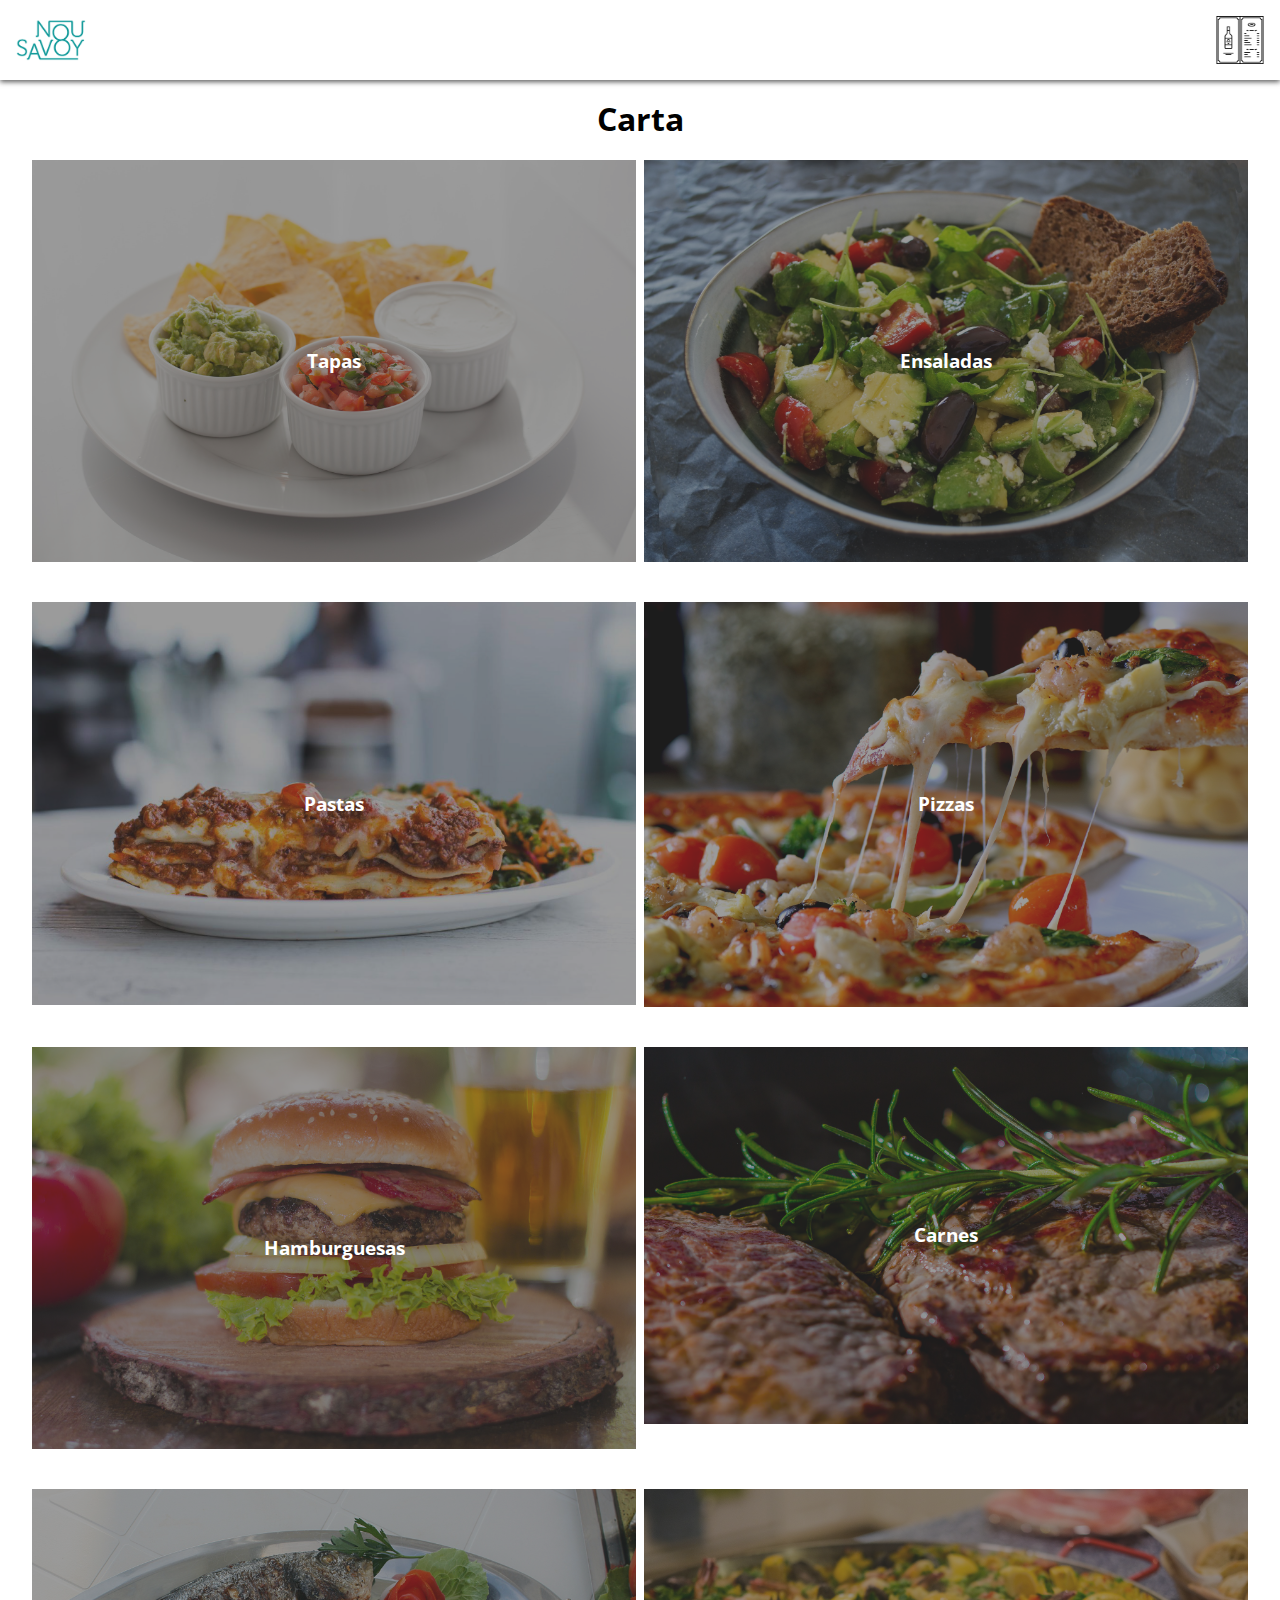
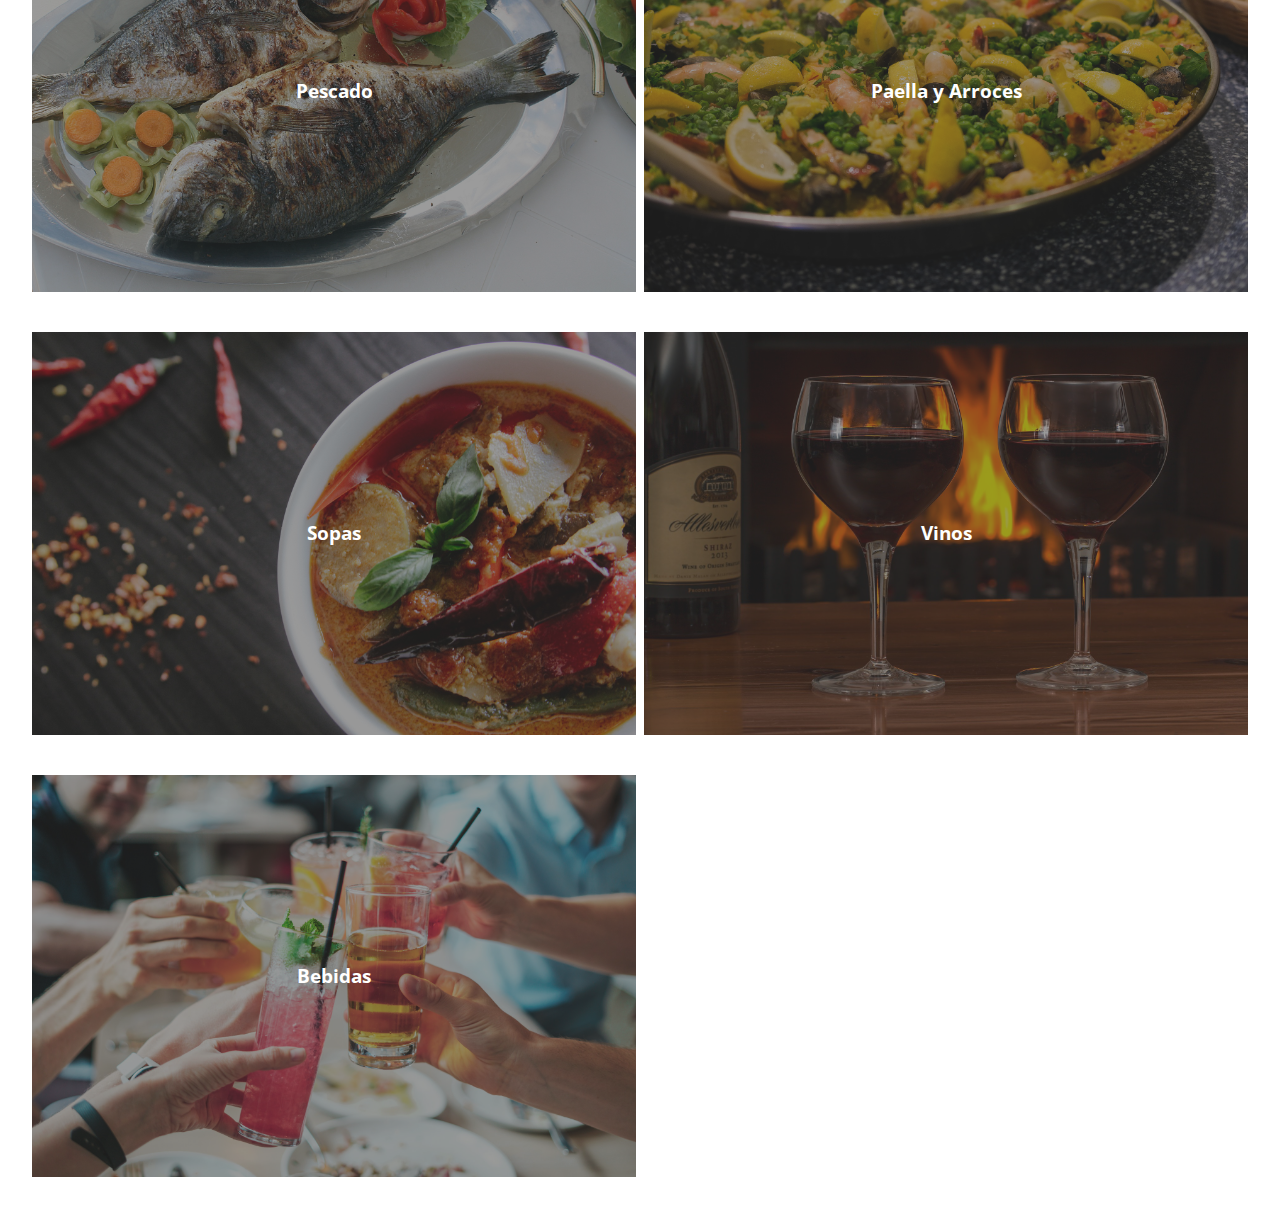
==== commit e66d3699: "Prueba sobre layout" ====
--- a/index.html
+++ b/index.html
@@ -26,6 +26,9 @@
   <main class="main">
     <section class="section-letter">
       <h1 class="title">Carta</h1>
+      <div class="container">
+
+      
       <a href="#" class="category__link">
         <article class="article-category">
           <img src="./assets/foto-ejemplo.jpg" alt="" class="img-category">
@@ -92,6 +95,7 @@
           <h2 class="subtitle">Bebidas</h2>
         </article>
       </a>
+    </div>
     </section>
   </main>
   <script src="index.js"></script>
--- a/styles.css
+++ b/styles.css
@@ -4,10 +4,11 @@
 /* Header */
 .header{
   display: flex;
-  justify-content: center;
+  justify-content: space-between;
   align-items: center;
   /* background-color: rebeccapurple; */
   padding: 1rem;
+  box-shadow: 0 2px 5px rgb(95, 95, 95);
   box-sizing: border-box;
 }
 /* .logo-link{
@@ -36,15 +37,28 @@
   text-align: center;
   font-family: var(--font-opensans);
 }
+/* .container{
+  display: grid;
+  grid-template-columns: repeat(2, 1fr);
+  grid-auto-rows: auto;
+  column-gap: .5rem;
+  row-gap: .5rem;
+} */
 .category__link{
   text-decoration: none;
   font-family: var(--font-opensans);
   color: white;
 }
+.category__link:active .article-category{
+  transform: scale(.8, .8);
+  /* opacity: 0; */
+  transition: transform .3s;
+}
 .article-category{
   width: 100%;
   position: relative;
   margin-bottom: 2rem;
+  transition: transform .2s;
 }
 .article-category::after{
   content: "";
@@ -69,4 +83,20 @@
   bottom: 0;
   margin: auto;
   z-index: 1000;
+}
+
+@media screen and (min-width: 400px) {
+  .subtitle{
+    font-size: 1.2rem;
+  }
+  .container{
+    display: grid;
+    grid-template-columns: repeat(2, 1fr);
+    grid-auto-rows: auto;
+    column-gap: .5rem;
+    row-gap: .5rem;
+  }
+  .article-category{
+    margin-bottom: 2rem;
+  }
 }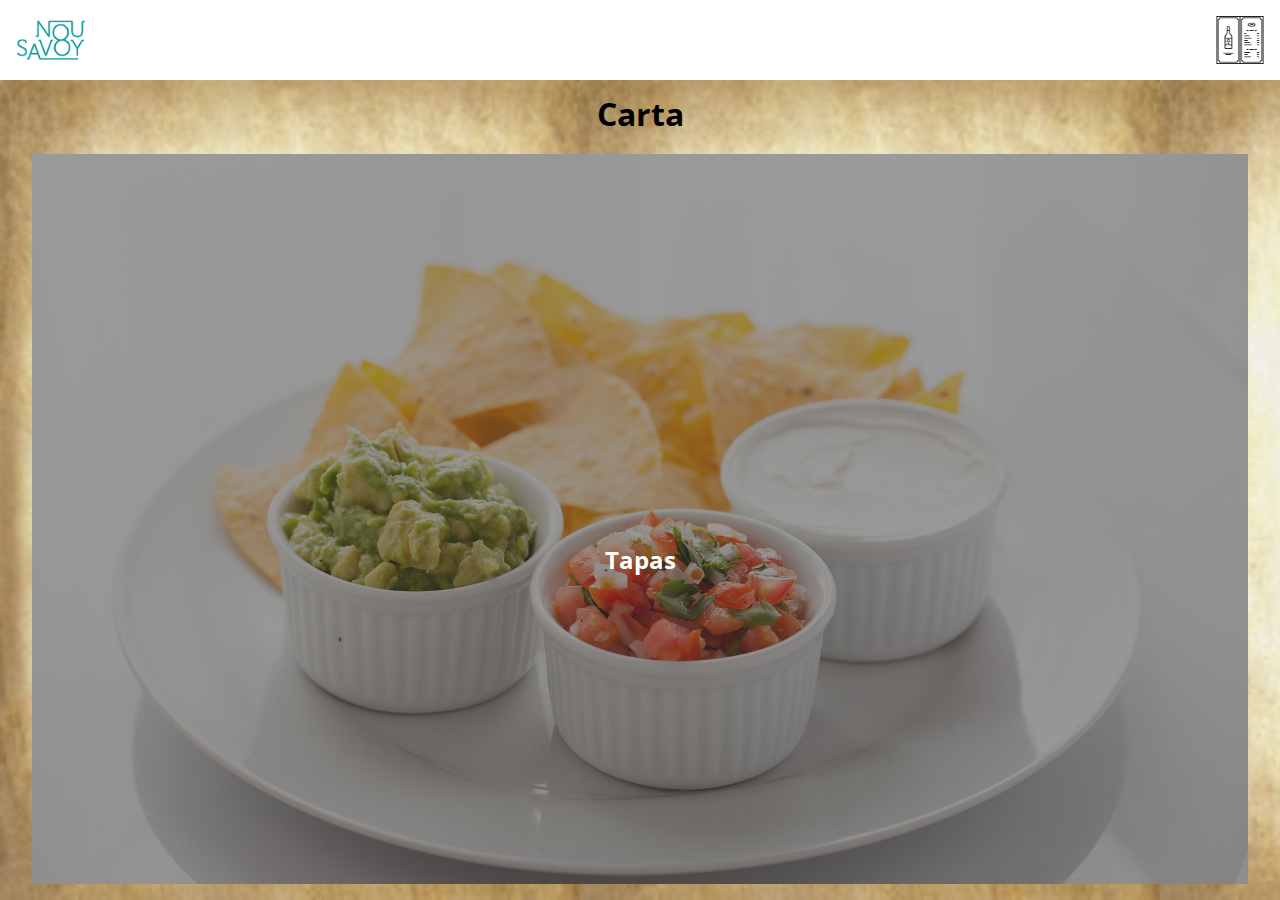
==== commit 84dfd266: "Añadido nuevo diseño de carta" ====
--- a/index.html
+++ b/index.html
@@ -9,6 +9,7 @@
   <!-- Open sans -->
   <link href="https://fonts.googleapis.com/css2?family=Open+Sans:wght@300;400;600;700&display=swap" rel="stylesheet">
 
+  <link rel="shortcut icon" href="./assets/logo-recortado.png" width="20px" type="image/x-icon">
 
   <link rel="stylesheet" href="normalize.css">
   <link rel="stylesheet" href="styles.css">
@@ -26,75 +27,73 @@
   <main class="main">
     <section class="section-letter">
       <h1 class="title">Carta</h1>
-      <div class="container">
-
-      
-      <a href="#" class="category__link">
-        <article class="article-category">
-          <img src="./assets/foto-ejemplo.jpg" alt="" class="img-category">
-          <h2 class="subtitle">Tapas</h2>
-        </article>
-      </a>
-      <a href="#" class="category__link">
-        <article class="article-category">
-          <img src="./assets/ensaladas-ejemplo.jpg" alt="" class="img-category">
-          <h2 class="subtitle">Ensaladas</h2>
-        </article>
-      </a>
-      <a href="#" class="category__link">
-        <article class="article-category">
-          <img src="./assets/lasaña-ejemplo.jpg" alt="" class="img-category">
-          <h2 class="subtitle">Pastas</h2>
-        </article>
-      </a>
-      <a href="#" class="category__link">
-        <article class="article-category">
-          <img src="./assets/pizza-ejemplo.jpg" alt="" class="img-category">
-          <h2 class="subtitle">Pizzas</h2>
-        </article>
-      </a>
-      <a href="#" class="category__link">
-        <article class="article-category">
-          <img src="./assets/burger-ejemplo.jpg" alt="" class="img-category">
-          <h2 class="subtitle">Hamburguesas</h2>
-        </article>
-      </a>
-      <a href="#" class="category__link">
-        <article class="article-category">
-          <img src="./assets/carne-ejemplo.jpg" alt="" class="img-category">
-          <h2 class="subtitle">Carnes</h2>
-        </article>
-      </a>
-      <a href="#" class="category__link">
-        <article class="article-category">
-          <img src="./assets/pescado-ejemplo.jpg" alt="" class="img-category">
-          <h2 class="subtitle">Pescado</h2>
-        </article>
-      </a>
-      <a href="#" class="category__link">
-        <article class="article-category">
-          <img src="./assets/arroces-ejemplo.jpg" alt="" class="img-category">
-          <h2 class="subtitle">Paella y Arroces</h2>
-        </article>
-      </a>
-      <a href="#" class="category__link">
-        <article class="article-category">
-          <img src="./assets/sopa-ejemplo.jpg" alt="" class="img-category">
-          <h2 class="subtitle">Sopas</h2>
-        </article>
-      </a>
-      <a href="#" class="category__link">
-        <article class="article-category">
-          <img src="./assets/vinos-ejemplo.jpg" alt="" class="img-category">
-          <h2 class="subtitle">Vinos</h2>
-        </article>
-      </a>
-      <a href="#" class="category__link">
-        <article class="article-category">
-          <img src="./assets/bebida-ejemplo2.jpg" alt="" class="img-category">
-          <h2 class="subtitle">Bebidas</h2>
-        </article>
-      </a>
+      <div class="container">  
+        <a href="#" class="category__link">
+          <article class="article-category">
+            <img src="./assets/foto-ejemplo.jpg" alt="" class="img-category">
+            <h2 class="subtitle">Tapas</h2>
+          </article>
+        </a>
+        <a href="#" class="category__link">
+          <article class="article-category">
+            <img src="./assets/ensaladas-ejemplo.jpg" alt="" class="img-category">
+            <h2 class="subtitle">Ensaladas</h2>
+          </article>
+        </a>
+        <a href="#" class="category__link">
+          <article class="article-category">
+            <img src="./assets/lasaña-ejemplo.jpg" alt="" class="img-category">
+            <h2 class="subtitle">Pastas</h2>
+          </article>
+        </a>
+        <a href="#" class="category__link">
+          <article class="article-category">
+            <img src="./assets/pizza-ejemplo.jpg" alt="" class="img-category">
+            <h2 class="subtitle">Pizzas</h2>
+          </article>
+        </a>
+        <a href="#" class="category__link">
+          <article class="article-category">
+            <img src="./assets/burger-ejemplo.jpg" alt="" class="img-category">
+            <h2 class="subtitle">Hamburguesas</h2>
+          </article>
+        </a>
+        <a href="#" class="category__link">
+          <article class="article-category">
+            <img src="./assets/carne-ejemplo.jpg" alt="" class="img-category">
+            <h2 class="subtitle">Carnes</h2>
+          </article>
+        </a>
+        <a href="#" class="category__link">
+          <article class="article-category">
+            <img src="./assets/pescado-ejemplo.jpg" alt="" class="img-category">
+            <h2 class="subtitle">Pescado</h2>
+          </article>
+        </a>
+        <a href="#" class="category__link">
+          <article class="article-category">
+            <img src="./assets/arroces-ejemplo.jpg" alt="" class="img-category">
+            <h2 class="subtitle">Paella y Arroces</h2>
+          </article>
+        </a>
+        <a href="#" class="category__link">
+          <article class="article-category">
+            <img src="./assets/sopa-ejemplo.jpg" alt="" class="img-category">
+            <h2 class="subtitle">Sopas</h2>
+          </article>
+        </a>
+        <a href="#" class="category__link">
+          <article class="article-category">
+            <img src="./assets/vinos-ejemplo.jpg" alt="" class="img-category">
+            <h2 class="subtitle">Vinos</h2>
+          </article>
+        </a>
+        <a href="#" class="category__link">
+          <article class="article-category">
+            <img src="./assets/bebida-ejemplo2.jpg" alt="" class="img-category">
+            <h2 class="subtitle">Bebidas</h2>
+          </article>
+        </a>
     </div>
     </section>
   </main>
--- a/styles.css
+++ b/styles.css
@@ -31,11 +31,16 @@
 }
 /* Main */
 .main{
-  padding: 0 2rem 1rem 2rem;
+  padding: 1rem 2rem 1rem 2rem;
+  background-image: url(./assets/fondo.jpg);
+  background-size: contain;
+  /* object-fit: cover; */
+  background-repeat: repeat;
 }
 .title{
   text-align: center;
   font-family: var(--font-opensans);
+  margin-top: 0;
 }
 /* .container{
   display: grid;
@@ -44,6 +49,10 @@
   column-gap: .5rem;
   row-gap: .5rem;
 } */
+.container{
+  height: calc(100vh - 170px);
+  overflow: scroll;
+}
 .category__link{
   text-decoration: none;
   font-family: var(--font-opensans);
@@ -52,7 +61,7 @@
 .category__link:active .article-category{
   transform: scale(.8, .8);
   /* opacity: 0; */
-  transition: transform .3s;
+  transition: transform .2s;
 }
 .article-category{
   width: 100%;
@@ -85,7 +94,7 @@
   z-index: 1000;
 }
 
-@media screen and (min-width: 400px) {
+/* @media screen and (min-width: 320px) {
   .subtitle{
     font-size: 1.2rem;
   }
@@ -97,6 +106,6 @@
     row-gap: .5rem;
   }
   .article-category{
-    margin-bottom: 2rem;
+    margin-bottom: 0
   }
-}+} */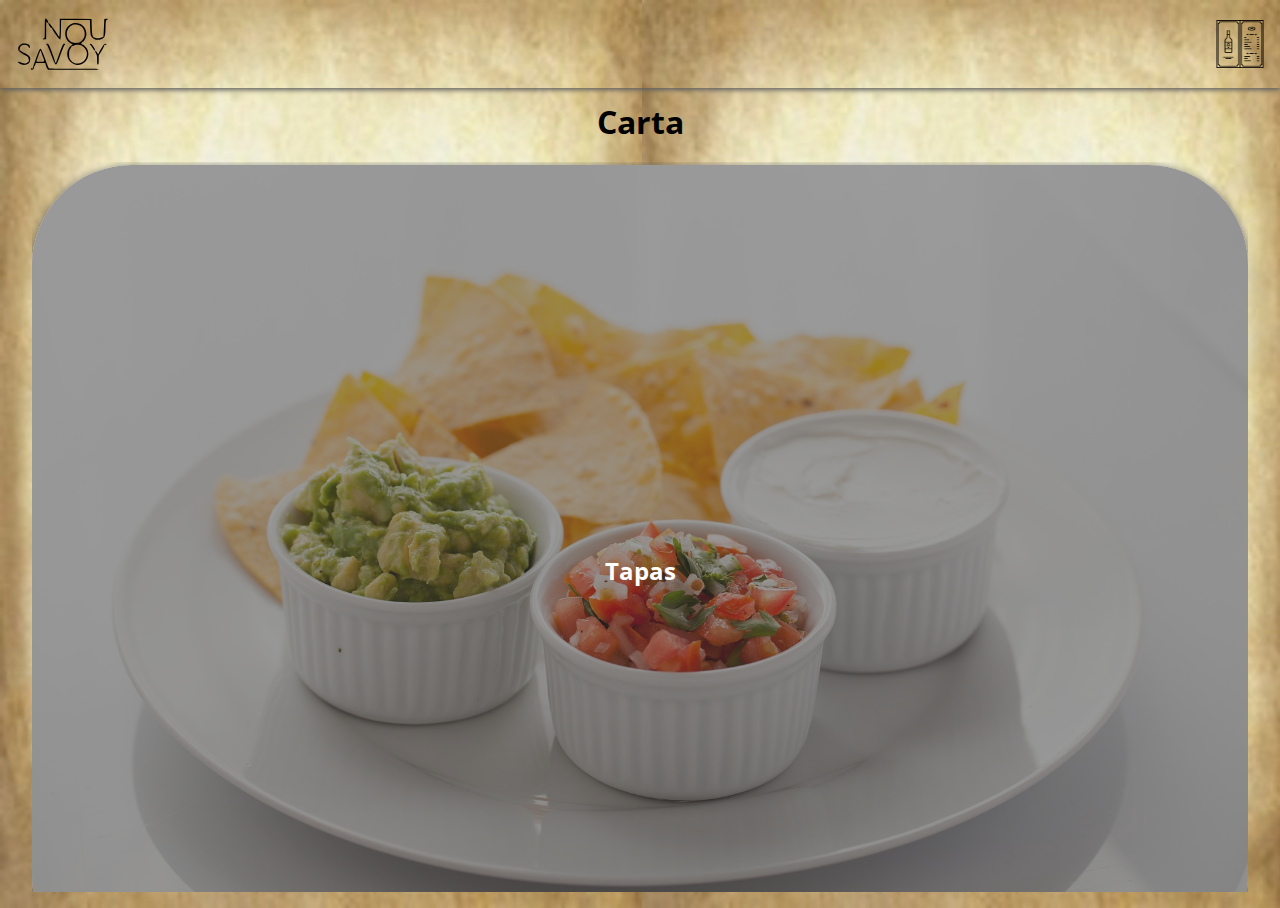
==== commit fb859745: "Ampliado el fondo al body, Añadido svg y redondeado las imagenes" ====
--- a/index.html
+++ b/index.html
@@ -16,7 +16,7 @@
 </head>
 <body>
   <header class="header">
-    <a href="#" class="logo-link"><img class="logo-img" src="./assets/logo-recortado.png" alt="Nou Savoy"></a>
+    <a href="#" class="logo-link"><img class="logo-img" src="./assets/logo-recortado.svg" alt="Nou Savoy"></a>
     <img src="./assets/carta.png" alt="Carta de Restaurante" class="letter">
     <nav class="nav--deactive">
       <ul class="nav-menu">
--- a/styles.css
+++ b/styles.css
@@ -1,5 +1,10 @@
 :root{
   --font-opensans: 'Open Sans', sans-serif;; 
+}
+body{
+  background-image: url(./assets/fondo.jpg);
+  background-size: contain;
+  background-repeat: repeat;
 }
 /* Header */
 .header{
@@ -32,10 +37,9 @@
 /* Main */
 .main{
   padding: 1rem 2rem 1rem 2rem;
-  background-image: url(./assets/fondo.jpg);
+  /* background-image: url(./assets/fondo.jpg);
   background-size: contain;
-  /* object-fit: cover; */
-  background-repeat: repeat;
+  background-repeat: repeat; */
 }
 .title{
   text-align: center;
@@ -50,24 +54,28 @@
   row-gap: .5rem;
 } */
 .container{
-  height: calc(100vh - 170px);
+  height: calc(100vh - 173px);
+  padding-top: .2rem;
   overflow: scroll;
 }
 .category__link{
   text-decoration: none;
   font-family: var(--font-opensans);
   color: white;
+  border-radius: 100px;
 }
 .category__link:active .article-category{
   transform: scale(.8, .8);
-  /* opacity: 0; */
   transition: transform .2s;
 }
 .article-category{
   width: 100%;
   position: relative;
+  border-radius: 100px;
+  box-shadow: 0 2px 10px rgb(104, 104, 104);
   margin-bottom: 2rem;
   transition: transform .2s;
+  overflow: hidden;
 }
 .article-category::after{
   content: "";
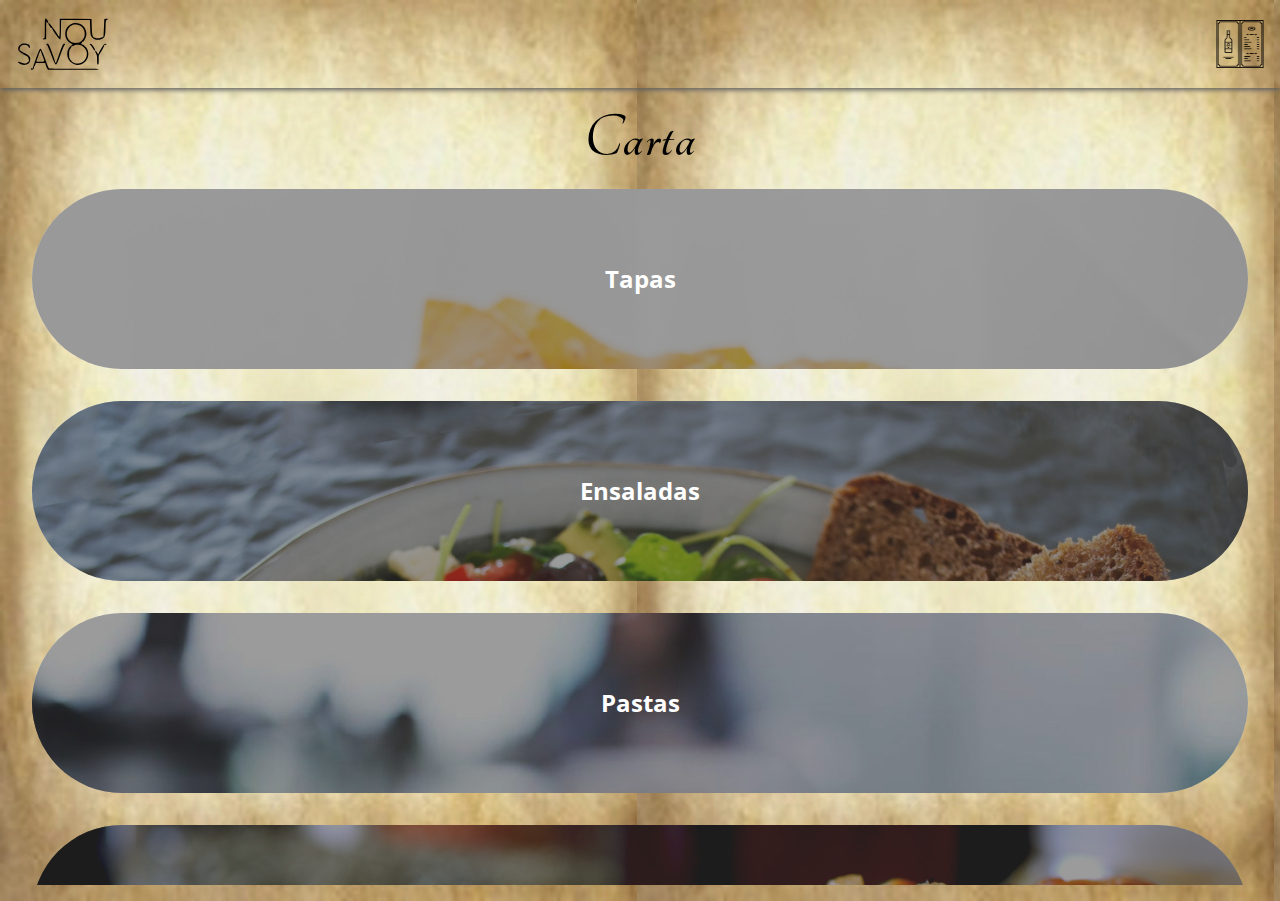
==== commit c383ed54: "Fondo en el body y recorte de las categorias en el radio" ====
--- a/index.html
+++ b/index.html
@@ -8,6 +8,13 @@
   <title>Nou savoy</title>
   <!-- Open sans -->
   <link href="https://fonts.googleapis.com/css2?family=Open+Sans:wght@300;400;600;700&display=swap" rel="stylesheet">
+
+  <!-- Parisienne * Descartada-->
+  <link href="https://fonts.googleapis.com/css2?family=Parisienne&display=swap" rel="stylesheet">
+
+  <!-- Tangerine -->
+  <link href="https://fonts.googleapis.com/css2?family=Tangerine:wght@400;700&display=swap" rel="stylesheet">
+
 
   <link rel="shortcut icon" href="./assets/logo-recortado.png" width="20px" type="image/x-icon">
 
--- a/styles.css
+++ b/styles.css
@@ -1,5 +1,7 @@
 :root{
-  --font-opensans: 'Open Sans', sans-serif;; 
+  --font-opensans: 'Open Sans', sans-serif;
+  --font-parisienne: 'Parisienne', cursive;
+  --font-tangerine: 'Tangerine', cursive;
 }
 body{
   background-image: url(./assets/fondo.jpg);
@@ -43,8 +45,11 @@
 }
 .title{
   text-align: center;
-  font-family: var(--font-opensans);
+  font-family: var(--font-tangerine);
+  letter-spacing: .1rem;
+  font-size: 4rem;
   margin-top: 0;
+  margin-bottom: .5rem;
 }
 /* .container{
   display: grid;
@@ -54,7 +59,7 @@
   row-gap: .5rem;
 } */
 .container{
-  height: calc(100vh - 173px);
+  height: calc(100vh - 204px);
   padding-top: .2rem;
   overflow: scroll;
 }
@@ -70,9 +75,10 @@
 }
 .article-category{
   width: 100%;
+  height: 180px;
   position: relative;
   border-radius: 100px;
-  box-shadow: 0 2px 10px rgb(104, 104, 104);
+  /* box-shadow: 1px 5px rgb(145, 145, 145); */
   margin-bottom: 2rem;
   transition: transform .2s;
   overflow: hidden;
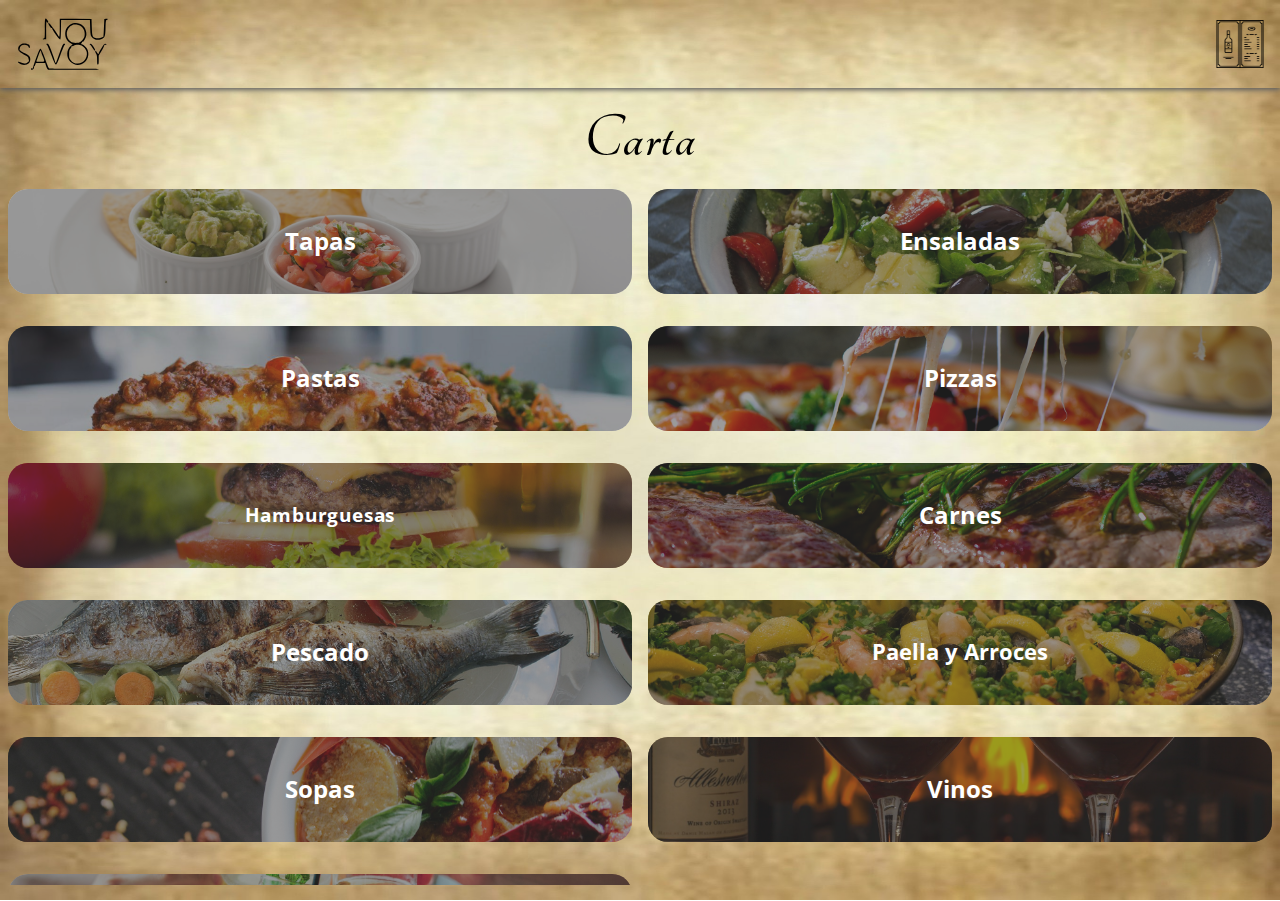
==== commit e34f9304: "Añadido nueva página: Tapas" ====
--- a/index.html
+++ b/index.html
@@ -15,7 +15,6 @@
   <!-- Tangerine -->
   <link href="https://fonts.googleapis.com/css2?family=Tangerine:wght@400;700&display=swap" rel="stylesheet">
 
-
   <link rel="shortcut icon" href="./assets/logo-recortado.png" width="20px" type="image/x-icon">
 
   <link rel="stylesheet" href="normalize.css">
@@ -23,7 +22,7 @@
 </head>
 <body>
   <header class="header">
-    <a href="#" class="logo-link"><img class="logo-img" src="./assets/logo-recortado.svg" alt="Nou Savoy"></a>
+    <a href="./index.html" class="logo-link"><img class="logo-img" src="./assets/logo-recortado.svg" alt="Nou Savoy"></a>
     <img src="./assets/carta.png" alt="Carta de Restaurante" class="letter">
     <nav class="nav--deactive">
       <ul class="nav-menu">
@@ -35,9 +34,9 @@
     <section class="section-letter">
       <h1 class="title">Carta</h1>
       <div class="container">  
-        <a href="#" class="category__link">
+        <a href="./tapas.html" class="category__link">
           <article class="article-category">
-            <img src="./assets/foto-ejemplo.jpg" alt="" class="img-category">
+            <img src="./assets/foto-ejemplo.jpg" alt="Menú de Tapas" class="img-category">
             <h2 class="subtitle">Tapas</h2>
           </article>
         </a>
--- a/styles.css
+++ b/styles.css
@@ -4,9 +4,10 @@
   --font-tangerine: 'Tangerine', cursive;
 }
 body{
+  height: 100vh;
   background-image: url(./assets/fondo.jpg);
-  background-size: contain;
-  background-repeat: repeat;
+  background-size: 100% 100%;
+  background-repeat: no-repeat;
 }
 /* Header */
 .header{
@@ -38,13 +39,14 @@
 }
 /* Main */
 .main{
-  padding: 1rem 2rem 1rem 2rem;
+  padding: 1rem .5rem 1rem .5rem;
   /* background-image: url(./assets/fondo.jpg);
   background-size: contain;
   background-repeat: repeat; */
 }
 .title{
   text-align: center;
+  font-weight: 700;
   font-family: var(--font-tangerine);
   letter-spacing: .1rem;
   font-size: 4rem;
@@ -62,12 +64,17 @@
   height: calc(100vh - 204px);
   padding-top: .2rem;
   overflow: scroll;
+
+  display: grid;
+  grid-template-columns: repeat(2, 1fr);
+  column-gap: 1rem;
+  row-gap: 2rem;
 }
 .category__link{
   text-decoration: none;
   font-family: var(--font-opensans);
   color: white;
-  border-radius: 100px;
+  border-radius: 80px;
 }
 .category__link:active .article-category{
   transform: scale(.8, .8);
@@ -75,11 +82,11 @@
 }
 .article-category{
   width: 100%;
-  height: 180px;
+  height: 105px;
   position: relative;
-  border-radius: 100px;
+  border-radius: 20px;
   /* box-shadow: 1px 5px rgb(145, 145, 145); */
-  margin-bottom: 2rem;
+  /* margin-bottom: 2rem; */
   transition: transform .2s;
   overflow: hidden;
 }
@@ -94,7 +101,8 @@
 .img-category{
   display: block;
   width: 100%;
-  object-fit: contain;
+  height: 100%;
+  object-fit: cover;
 }
 .subtitle{
   width: fit-content;
@@ -106,6 +114,16 @@
   bottom: 0;
   margin: auto;
   z-index: 1000;
+}
+
+.category__link:nth-child(5) .subtitle{
+  font-size: 1.2rem;
+  letter-spacing: .05rem;
+}
+.category__link:nth-child(8) .subtitle{
+  text-align: center;
+  font-size: 1.4rem;
+  /* letter-spacing: .1rem; */
 }
 
 /* @media screen and (min-width: 320px) {
